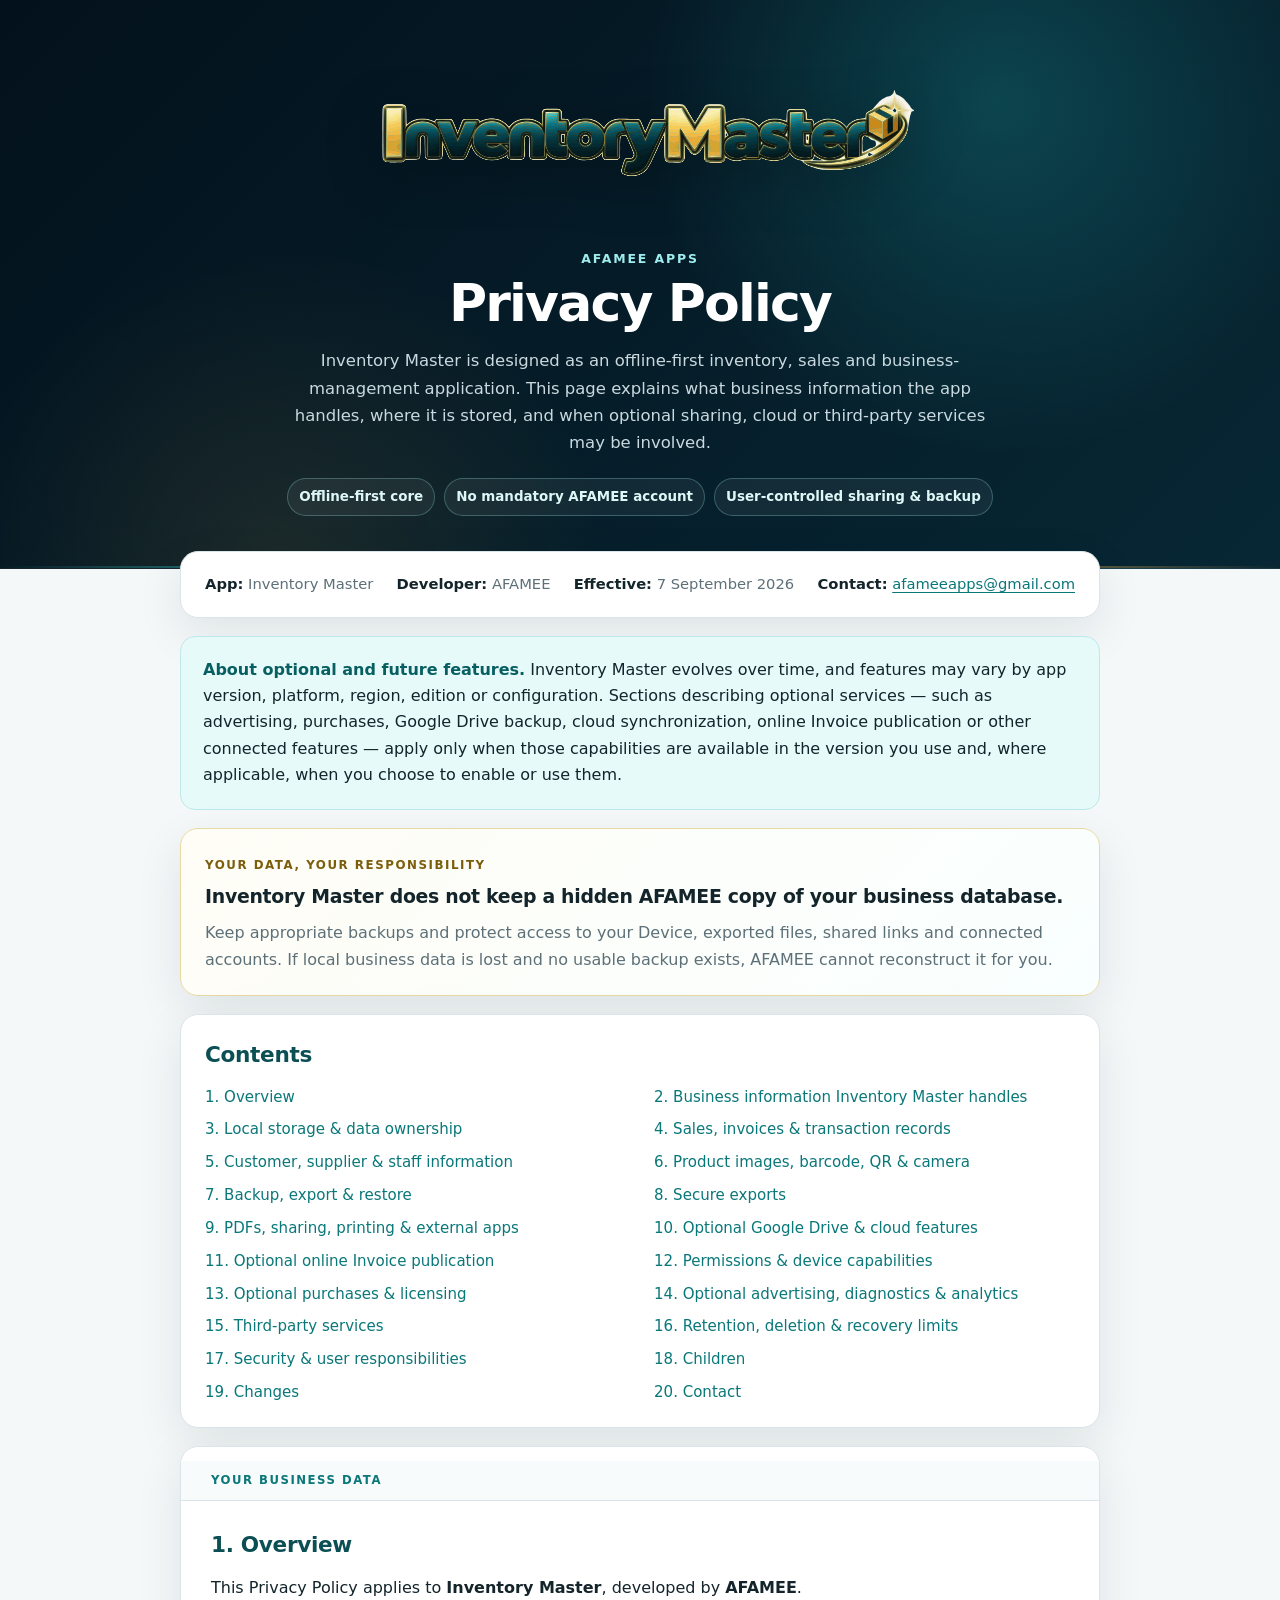
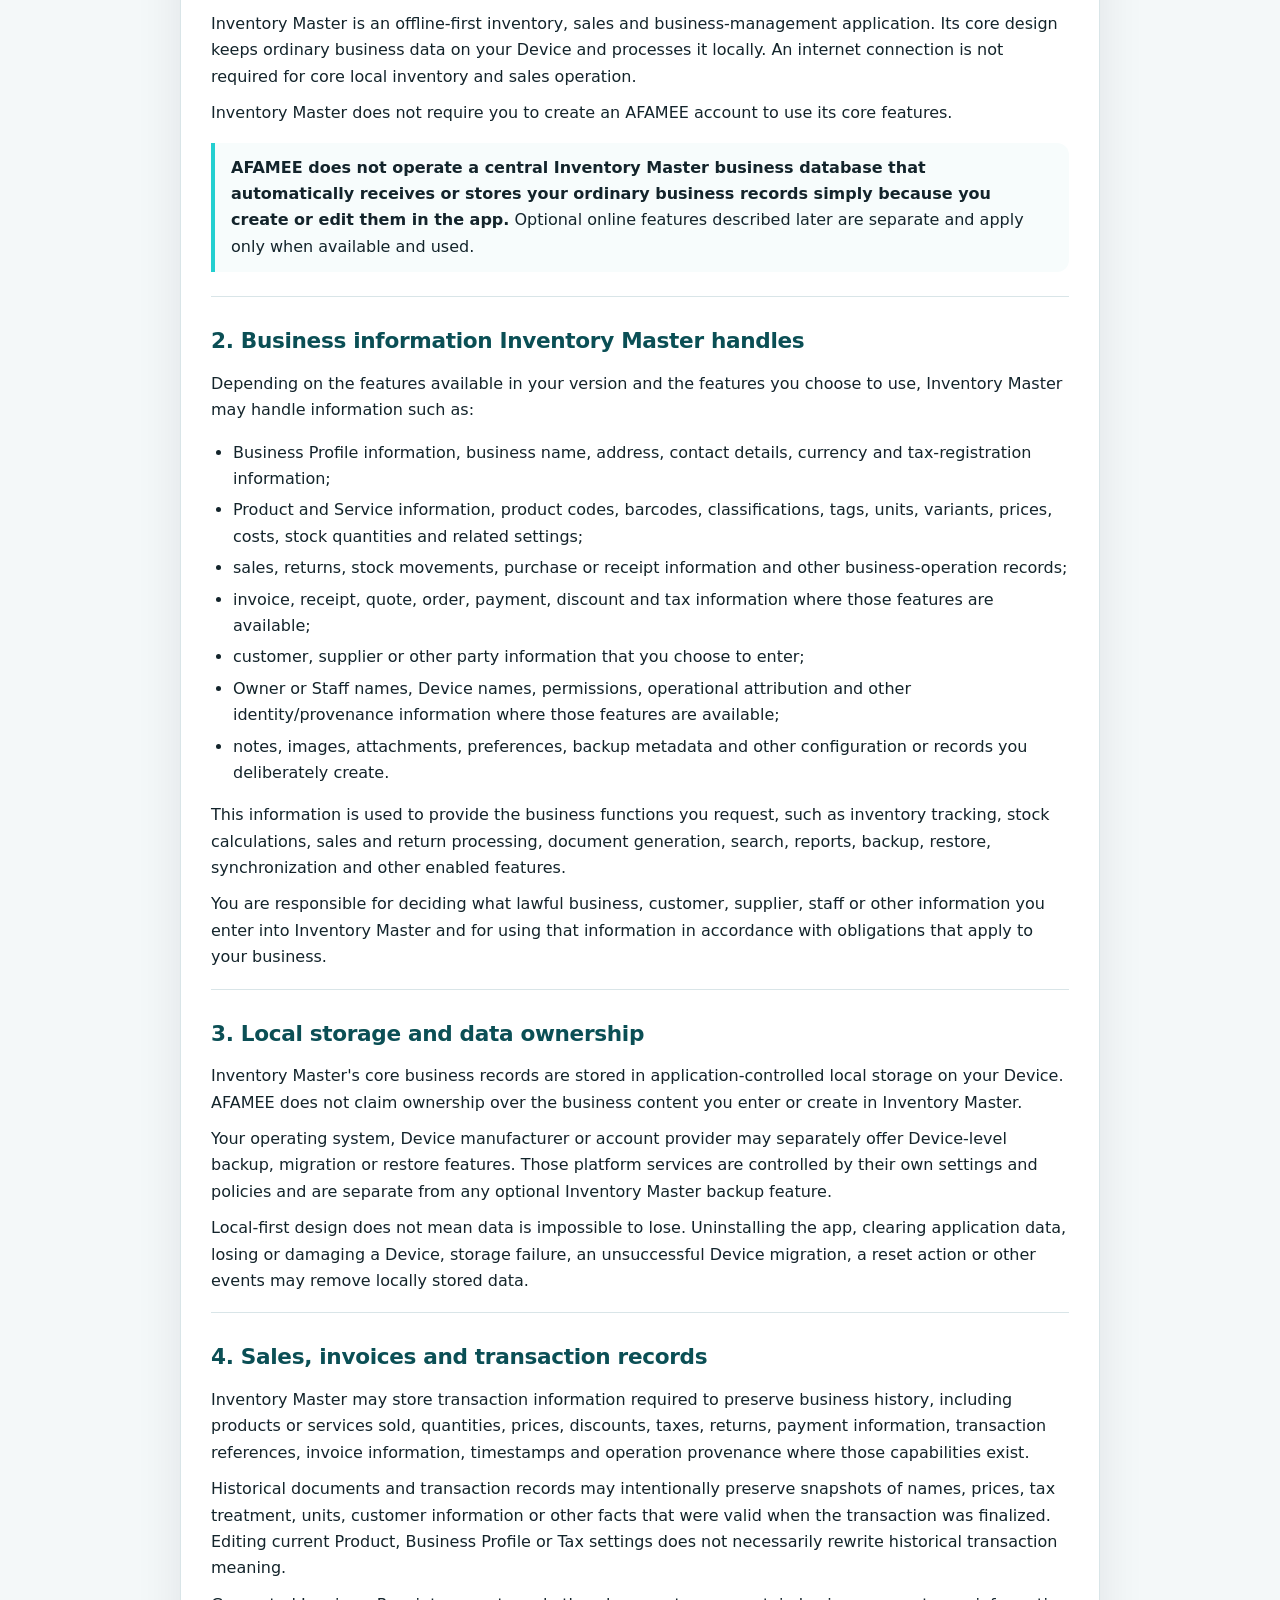
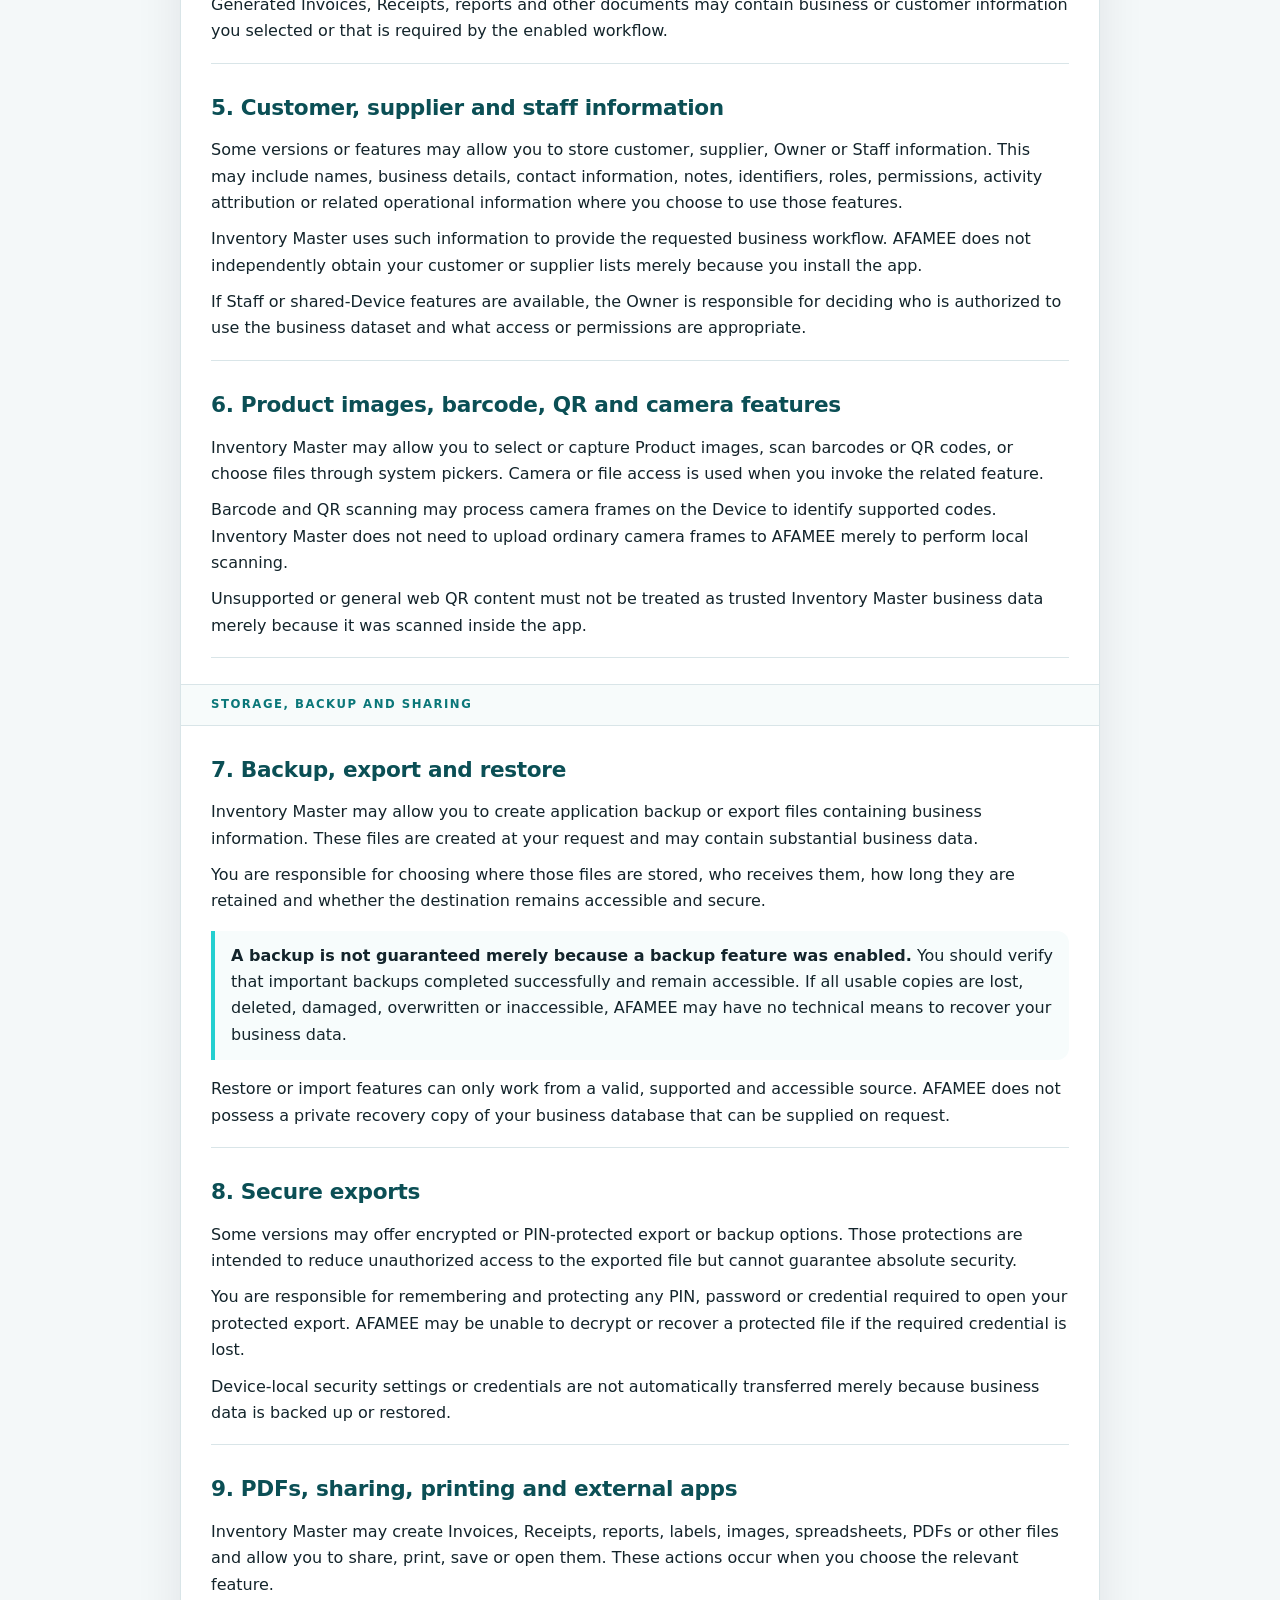
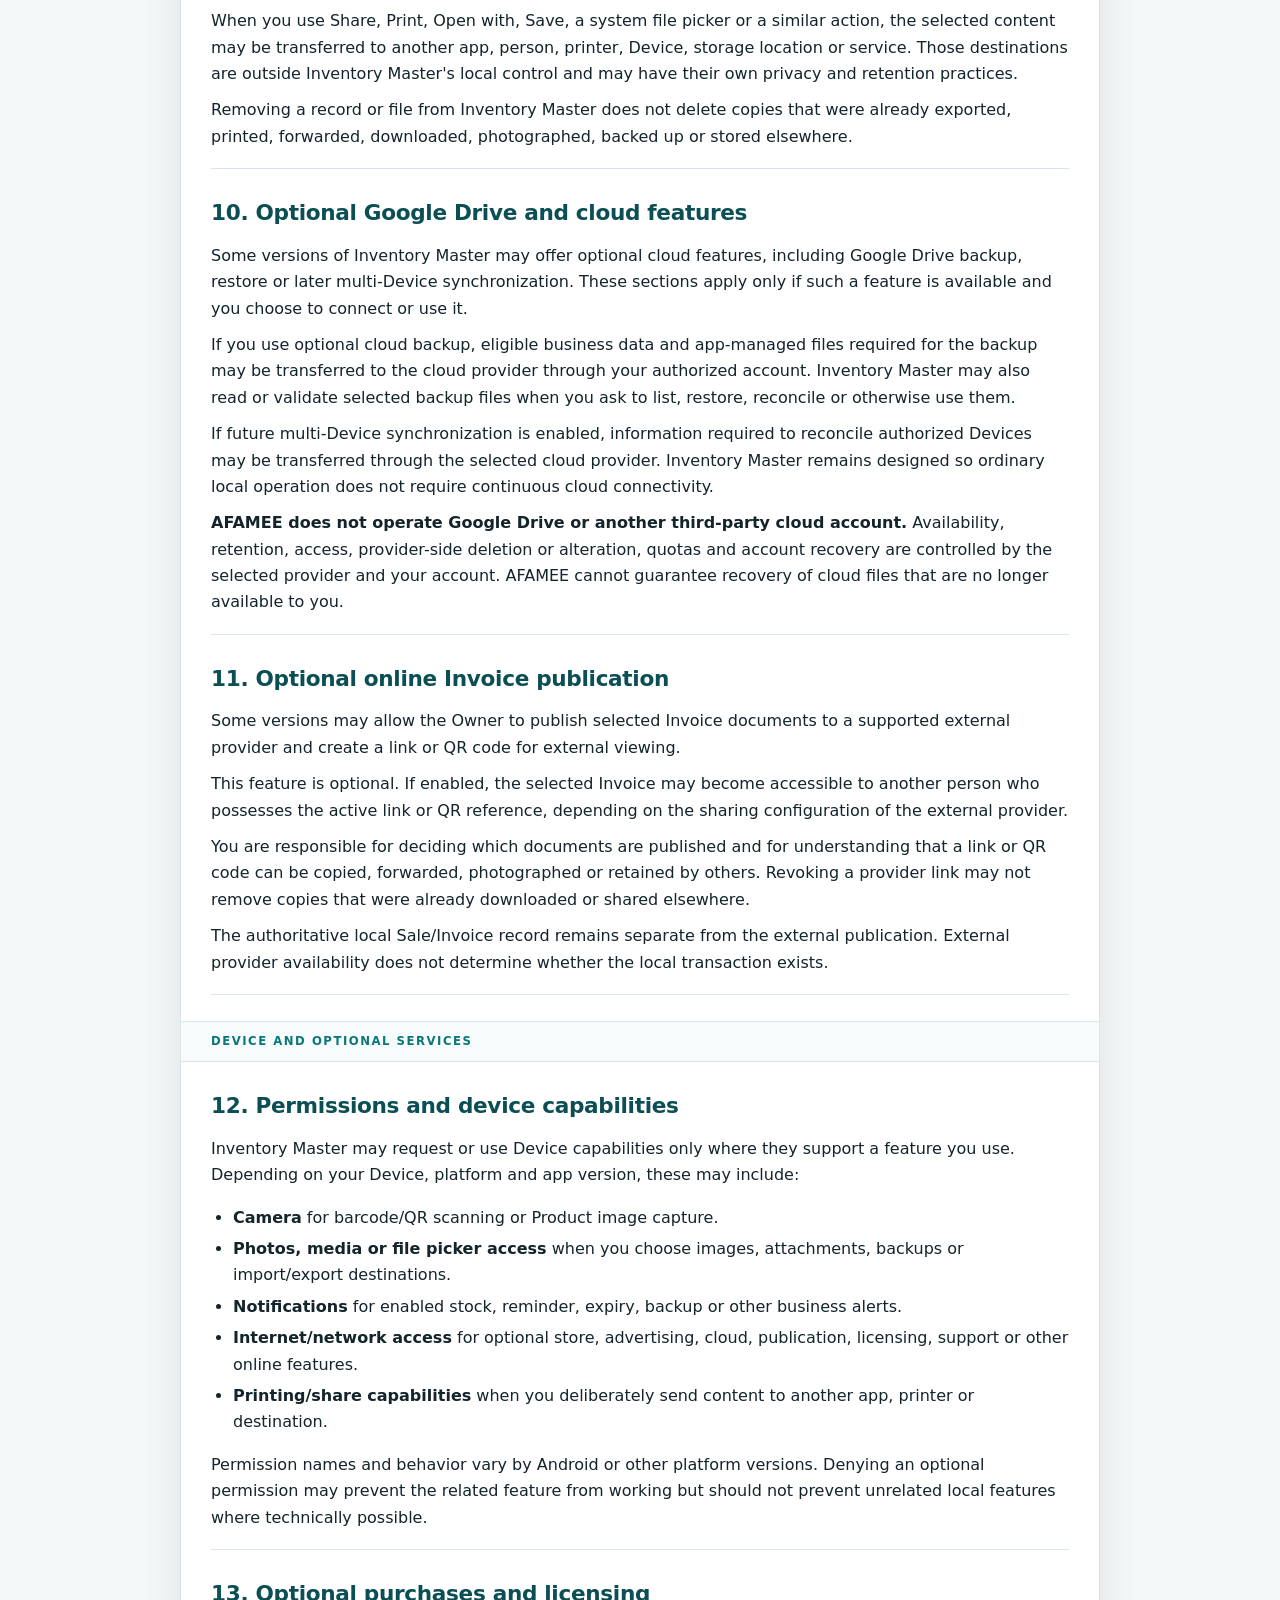
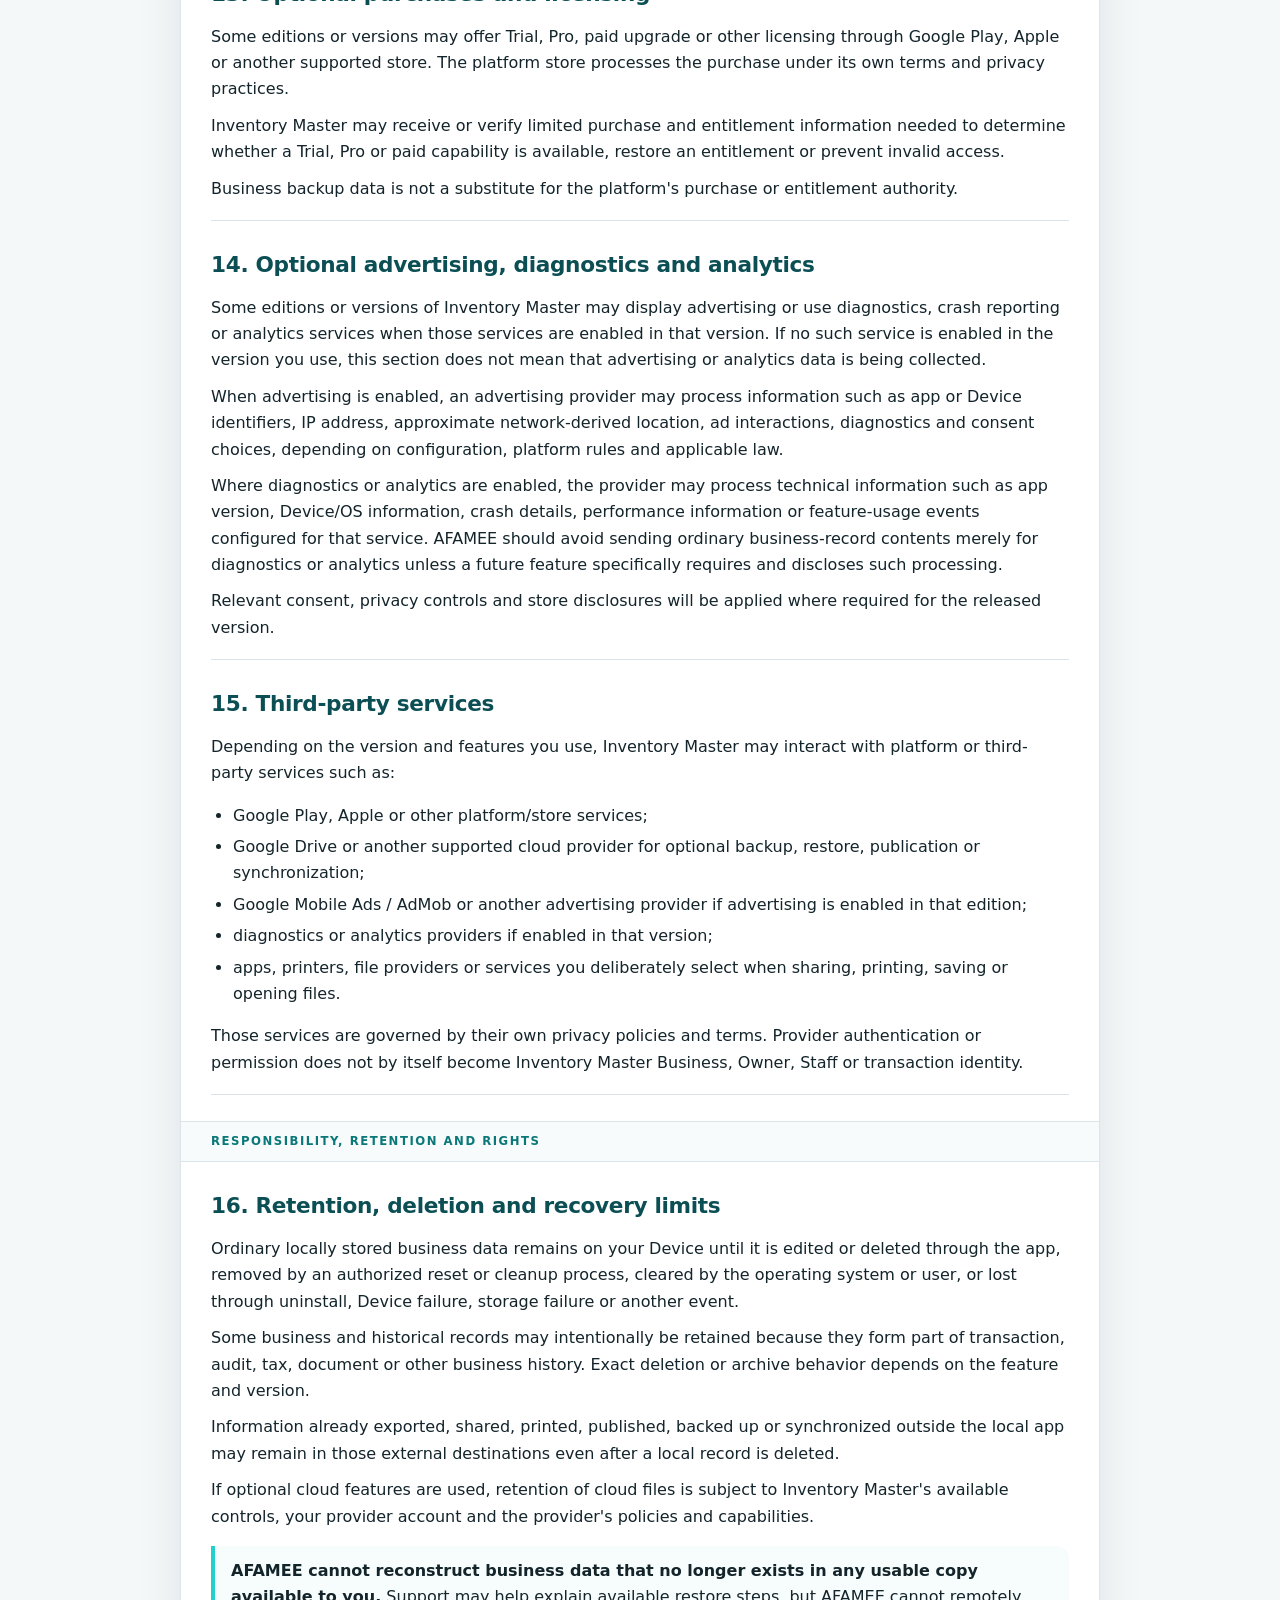
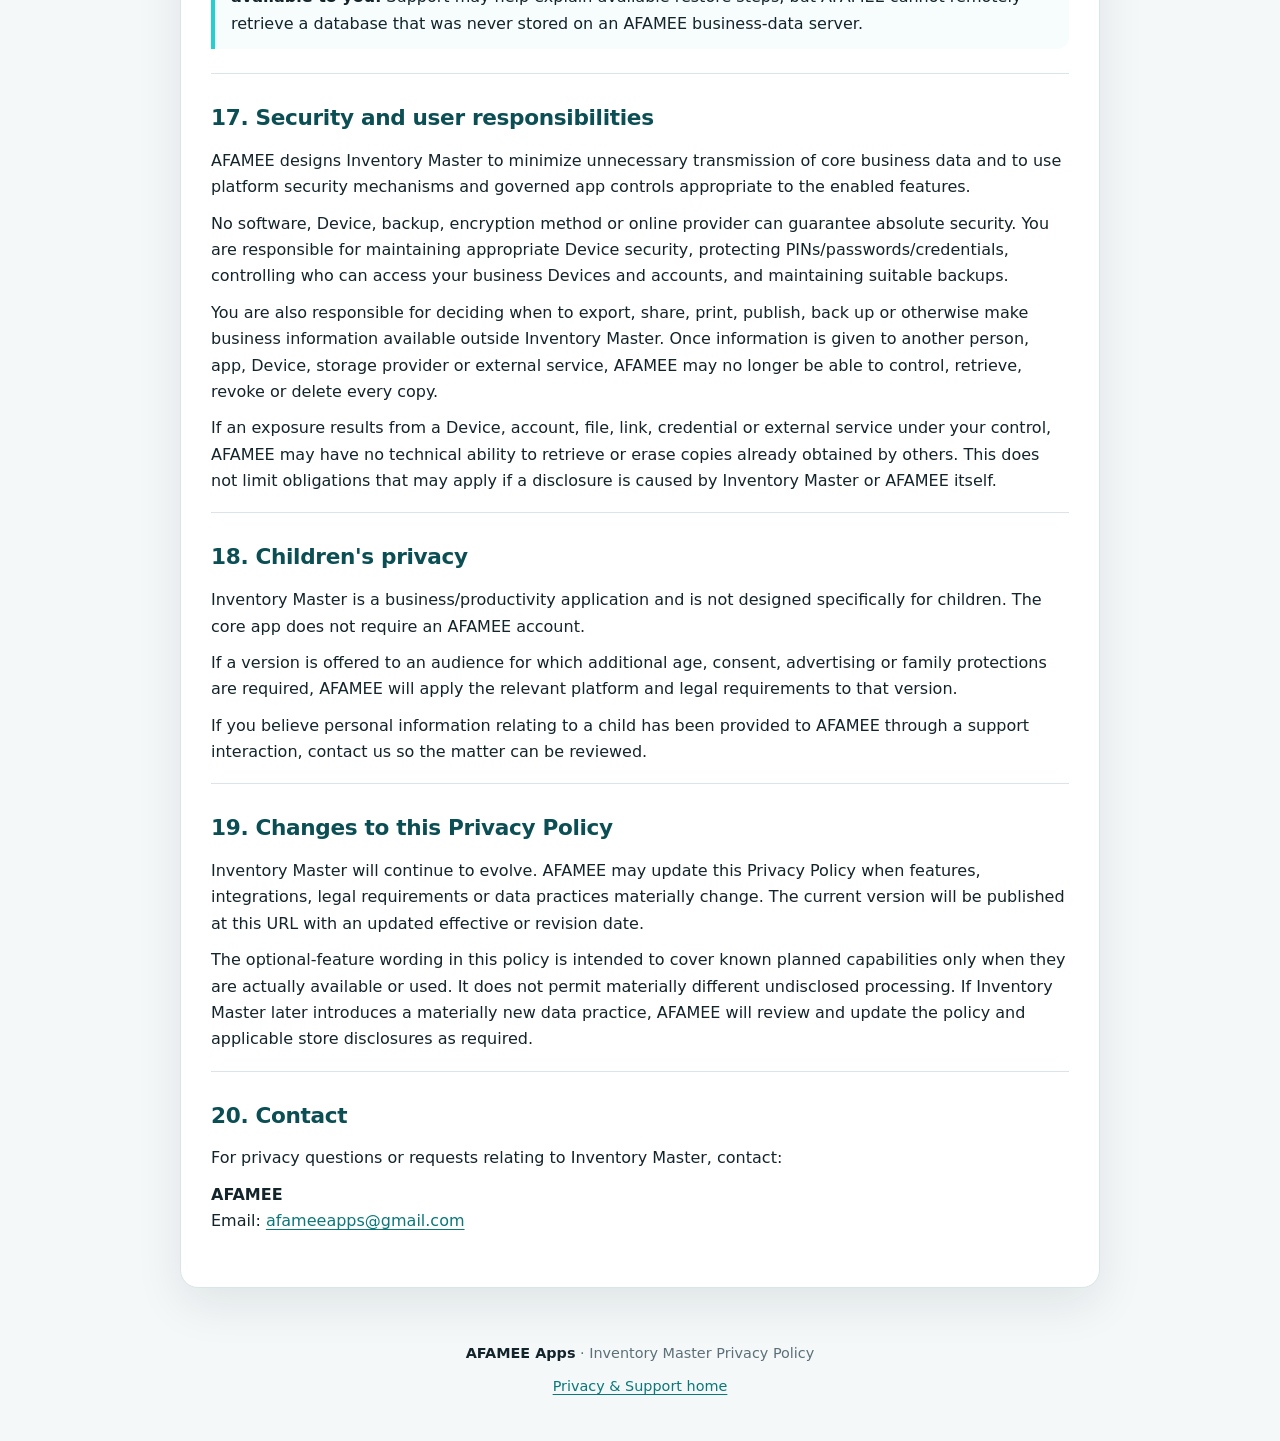
==== inventory-master/index.html @ 237bbe58 "Add files via upload" ====
<!doctype html>
<html lang="en">
<head>
  <meta charset="utf-8">
  <meta name="viewport" content="width=device-width, initial-scale=1">
  <meta name="description" content="Privacy Policy for Inventory Master, developed by AFAMEE.">
  <meta name="theme-color" content="#03111c">
  <title>Inventory Master Privacy Policy — AFAMEE</title>
  <link rel="stylesheet" href="../styles.css">
</head>
<body>
  <a class="skip-link" href="#policy">Skip to privacy policy</a>

  <header class="hero inventory-hero">
    <div class="hero-inner">
      <img class="brand-logo inventory-brand-logo" src="../assets/inventory-master.svg" alt="Inventory Master">
      <p class="eyebrow">AFAMEE Apps</p>
      <h1>Privacy Policy</h1>
      <p class="hero-copy">Inventory Master is designed as an offline-first inventory, sales and business-management application. This page explains what business information the app handles, where it is stored, and when optional sharing, cloud or third-party services may be involved.</p>
      <div class="badges" aria-label="Privacy highlights">
        <span class="badge">Offline-first core</span>
        <span class="badge">No mandatory AFAMEE account</span>
        <span class="badge">User-controlled sharing &amp; backup</span>
      </div>
    </div>
  </header>

  <main class="page" id="policy">
    <div class="card meta">
      <span><strong>App:</strong> Inventory Master</span>
      <span><strong>Developer:</strong> AFAMEE</span>
      <span><strong>Effective:</strong> 7 September 2026</span>
      <span><strong>Contact:</strong> <a href="mailto:afameeapps@gmail.com">afameeapps@gmail.com</a></span>
    </div>

    <div class="notice">
      <strong>About optional and future features.</strong> Inventory Master evolves over time, and features may vary by app version, platform, region, edition or configuration. Sections describing optional services — such as advertising, purchases, Google Drive backup, cloud synchronization, online Invoice publication or other connected features — apply only when those capabilities are available in the version you use and, where applicable, when you choose to enable or use them.
    </div>

    <div class="responsibility card">
      <span class="responsibility-label">Your data, your responsibility</span>
      <h2>Inventory Master does not keep a hidden AFAMEE copy of your business database.</h2>
      <p>Keep appropriate backups and protect access to your Device, exported files, shared links and connected accounts. If local business data is lost and no usable backup exists, AFAMEE cannot reconstruct it for you.</p>
    </div>

    <nav class="card toc" aria-label="Policy contents">
      <h2>Contents</h2>
      <div class="toc-grid">
        <a href="#overview">1. Overview</a>
        <a href="#business-data">2. Business information Inventory Master handles</a>
        <a href="#local-storage">3. Local storage &amp; data ownership</a>
        <a href="#sales-documents">4. Sales, invoices &amp; transaction records</a>
        <a href="#parties">5. Customer, supplier &amp; staff information</a>
        <a href="#camera">6. Product images, barcode, QR &amp; camera</a>
        <a href="#backup">7. Backup, export &amp; restore</a>
        <a href="#secure-export">8. Secure exports</a>
        <a href="#sharing">9. PDFs, sharing, printing &amp; external apps</a>
        <a href="#cloud">10. Optional Google Drive &amp; cloud features</a>
        <a href="#online-invoices">11. Optional online Invoice publication</a>
        <a href="#permissions">12. Permissions &amp; device capabilities</a>
        <a href="#purchases">13. Optional purchases &amp; licensing</a>
        <a href="#ads">14. Optional advertising, diagnostics &amp; analytics</a>
        <a href="#third-parties">15. Third-party services</a>
        <a href="#retention">16. Retention, deletion &amp; recovery limits</a>
        <a href="#security">17. Security &amp; user responsibilities</a>
        <a href="#children">18. Children</a>
        <a href="#changes">19. Changes</a>
        <a href="#contact">20. Contact</a>
      </div>
    </nav>

    <article class="card policy">
      <div class="section-group">Your business data</div>

      <section id="overview">
        <h2>1. Overview</h2>
        <p>This Privacy Policy applies to <strong>Inventory Master</strong>, developed by <strong>AFAMEE</strong>.</p>
        <p>Inventory Master is an offline-first inventory, sales and business-management application. Its core design keeps ordinary business data on your Device and processes it locally. An internet connection is not required for core local inventory and sales operation.</p>
        <p>Inventory Master does not require you to create an AFAMEE account to use its core features.</p>
        <div class="callout"><strong>AFAMEE does not operate a central Inventory Master business database that automatically receives or stores your ordinary business records simply because you create or edit them in the app.</strong> Optional online features described later are separate and apply only when available and used.</div>
      </section>

      <section id="business-data">
        <h2>2. Business information Inventory Master handles</h2>
        <p>Depending on the features available in your version and the features you choose to use, Inventory Master may handle information such as:</p>
        <ul>
          <li>Business Profile information, business name, address, contact details, currency and tax-registration information;</li>
          <li>Product and Service information, product codes, barcodes, classifications, tags, units, variants, prices, costs, stock quantities and related settings;</li>
          <li>sales, returns, stock movements, purchase or receipt information and other business-operation records;</li>
          <li>invoice, receipt, quote, order, payment, discount and tax information where those features are available;</li>
          <li>customer, supplier or other party information that you choose to enter;</li>
          <li>Owner or Staff names, Device names, permissions, operational attribution and other identity/provenance information where those features are available;</li>
          <li>notes, images, attachments, preferences, backup metadata and other configuration or records you deliberately create.</li>
        </ul>
        <p>This information is used to provide the business functions you request, such as inventory tracking, stock calculations, sales and return processing, document generation, search, reports, backup, restore, synchronization and other enabled features.</p>
        <p>You are responsible for deciding what lawful business, customer, supplier, staff or other information you enter into Inventory Master and for using that information in accordance with obligations that apply to your business.</p>
      </section>

      <section id="local-storage">
        <h2>3. Local storage and data ownership</h2>
        <p>Inventory Master's core business records are stored in application-controlled local storage on your Device. AFAMEE does not claim ownership over the business content you enter or create in Inventory Master.</p>
        <p>Your operating system, Device manufacturer or account provider may separately offer Device-level backup, migration or restore features. Those platform services are controlled by their own settings and policies and are separate from any optional Inventory Master backup feature.</p>
        <p>Local-first design does not mean data is impossible to lose. Uninstalling the app, clearing application data, losing or damaging a Device, storage failure, an unsuccessful Device migration, a reset action or other events may remove locally stored data.</p>
      </section>

      <section id="sales-documents">
        <h2>4. Sales, invoices and transaction records</h2>
        <p>Inventory Master may store transaction information required to preserve business history, including products or services sold, quantities, prices, discounts, taxes, returns, payment information, transaction references, invoice information, timestamps and operation provenance where those capabilities exist.</p>
        <p>Historical documents and transaction records may intentionally preserve snapshots of names, prices, tax treatment, units, customer information or other facts that were valid when the transaction was finalized. Editing current Product, Business Profile or Tax settings does not necessarily rewrite historical transaction meaning.</p>
        <p>Generated Invoices, Receipts, reports and other documents may contain business or customer information you selected or that is required by the enabled workflow.</p>
      </section>

      <section id="parties">
        <h2>5. Customer, supplier and staff information</h2>
        <p>Some versions or features may allow you to store customer, supplier, Owner or Staff information. This may include names, business details, contact information, notes, identifiers, roles, permissions, activity attribution or related operational information where you choose to use those features.</p>
        <p>Inventory Master uses such information to provide the requested business workflow. AFAMEE does not independently obtain your customer or supplier lists merely because you install the app.</p>
        <p>If Staff or shared-Device features are available, the Owner is responsible for deciding who is authorized to use the business dataset and what access or permissions are appropriate.</p>
      </section>

      <section id="camera">
        <h2>6. Product images, barcode, QR and camera features</h2>
        <p>Inventory Master may allow you to select or capture Product images, scan barcodes or QR codes, or choose files through system pickers. Camera or file access is used when you invoke the related feature.</p>
        <p>Barcode and QR scanning may process camera frames on the Device to identify supported codes. Inventory Master does not need to upload ordinary camera frames to AFAMEE merely to perform local scanning.</p>
        <p>Unsupported or general web QR content must not be treated as trusted Inventory Master business data merely because it was scanned inside the app.</p>
      </section>

      <div class="section-group">Storage, backup and sharing</div>

      <section id="backup">
        <h2>7. Backup, export and restore</h2>
        <p>Inventory Master may allow you to create application backup or export files containing business information. These files are created at your request and may contain substantial business data.</p>
        <p>You are responsible for choosing where those files are stored, who receives them, how long they are retained and whether the destination remains accessible and secure.</p>
        <div class="callout"><strong>A backup is not guaranteed merely because a backup feature was enabled.</strong> You should verify that important backups completed successfully and remain accessible. If all usable copies are lost, deleted, damaged, overwritten or inaccessible, AFAMEE may have no technical means to recover your business data.</div>
        <p>Restore or import features can only work from a valid, supported and accessible source. AFAMEE does not possess a private recovery copy of your business database that can be supplied on request.</p>
      </section>

      <section id="secure-export">
        <h2>8. Secure exports</h2>
        <p>Some versions may offer encrypted or PIN-protected export or backup options. Those protections are intended to reduce unauthorized access to the exported file but cannot guarantee absolute security.</p>
        <p>You are responsible for remembering and protecting any PIN, password or credential required to open your protected export. AFAMEE may be unable to decrypt or recover a protected file if the required credential is lost.</p>
        <p>Device-local security settings or credentials are not automatically transferred merely because business data is backed up or restored.</p>
      </section>

      <section id="sharing">
        <h2>9. PDFs, sharing, printing and external apps</h2>
        <p>Inventory Master may create Invoices, Receipts, reports, labels, images, spreadsheets, PDFs or other files and allow you to share, print, save or open them. These actions occur when you choose the relevant feature.</p>
        <p>When you use Share, Print, Open with, Save, a system file picker or a similar action, the selected content may be transferred to another app, person, printer, Device, storage location or service. Those destinations are outside Inventory Master's local control and may have their own privacy and retention practices.</p>
        <p>Removing a record or file from Inventory Master does not delete copies that were already exported, printed, forwarded, downloaded, photographed, backed up or stored elsewhere.</p>
      </section>

      <section id="cloud">
        <h2>10. Optional Google Drive and cloud features</h2>
        <p>Some versions of Inventory Master may offer optional cloud features, including Google Drive backup, restore or later multi-Device synchronization. These sections apply only if such a feature is available and you choose to connect or use it.</p>
        <p>If you use optional cloud backup, eligible business data and app-managed files required for the backup may be transferred to the cloud provider through your authorized account. Inventory Master may also read or validate selected backup files when you ask to list, restore, reconcile or otherwise use them.</p>
        <p>If future multi-Device synchronization is enabled, information required to reconcile authorized Devices may be transferred through the selected cloud provider. Inventory Master remains designed so ordinary local operation does not require continuous cloud connectivity.</p>
        <p><strong>AFAMEE does not operate Google Drive or another third-party cloud account.</strong> Availability, retention, access, provider-side deletion or alteration, quotas and account recovery are controlled by the selected provider and your account. AFAMEE cannot guarantee recovery of cloud files that are no longer available to you.</p>
      </section>

      <section id="online-invoices">
        <h2>11. Optional online Invoice publication</h2>
        <p>Some versions may allow the Owner to publish selected Invoice documents to a supported external provider and create a link or QR code for external viewing.</p>
        <p>This feature is optional. If enabled, the selected Invoice may become accessible to another person who possesses the active link or QR reference, depending on the sharing configuration of the external provider.</p>
        <p>You are responsible for deciding which documents are published and for understanding that a link or QR code can be copied, forwarded, photographed or retained by others. Revoking a provider link may not remove copies that were already downloaded or shared elsewhere.</p>
        <p>The authoritative local Sale/Invoice record remains separate from the external publication. External provider availability does not determine whether the local transaction exists.</p>
      </section>

      <div class="section-group">Device and optional services</div>

      <section id="permissions">
        <h2>12. Permissions and device capabilities</h2>
        <p>Inventory Master may request or use Device capabilities only where they support a feature you use. Depending on your Device, platform and app version, these may include:</p>
        <ul>
          <li><strong>Camera</strong> for barcode/QR scanning or Product image capture.</li>
          <li><strong>Photos, media or file picker access</strong> when you choose images, attachments, backups or import/export destinations.</li>
          <li><strong>Notifications</strong> for enabled stock, reminder, expiry, backup or other business alerts.</li>
          <li><strong>Internet/network access</strong> for optional store, advertising, cloud, publication, licensing, support or other online features.</li>
          <li><strong>Printing/share capabilities</strong> when you deliberately send content to another app, printer or destination.</li>
        </ul>
        <p>Permission names and behavior vary by Android or other platform versions. Denying an optional permission may prevent the related feature from working but should not prevent unrelated local features where technically possible.</p>
      </section>

      <section id="purchases">
        <h2>13. Optional purchases and licensing</h2>
        <p>Some editions or versions may offer Trial, Pro, paid upgrade or other licensing through Google Play, Apple or another supported store. The platform store processes the purchase under its own terms and privacy practices.</p>
        <p>Inventory Master may receive or verify limited purchase and entitlement information needed to determine whether a Trial, Pro or paid capability is available, restore an entitlement or prevent invalid access.</p>
        <p>Business backup data is not a substitute for the platform's purchase or entitlement authority.</p>
      </section>

      <section id="ads">
        <h2>14. Optional advertising, diagnostics and analytics</h2>
        <p>Some editions or versions of Inventory Master may display advertising or use diagnostics, crash reporting or analytics services when those services are enabled in that version. If no such service is enabled in the version you use, this section does not mean that advertising or analytics data is being collected.</p>
        <p>When advertising is enabled, an advertising provider may process information such as app or Device identifiers, IP address, approximate network-derived location, ad interactions, diagnostics and consent choices, depending on configuration, platform rules and applicable law.</p>
        <p>Where diagnostics or analytics are enabled, the provider may process technical information such as app version, Device/OS information, crash details, performance information or feature-usage events configured for that service. AFAMEE should avoid sending ordinary business-record contents merely for diagnostics or analytics unless a future feature specifically requires and discloses such processing.</p>
        <p>Relevant consent, privacy controls and store disclosures will be applied where required for the released version.</p>
      </section>

      <section id="third-parties">
        <h2>15. Third-party services</h2>
        <p>Depending on the version and features you use, Inventory Master may interact with platform or third-party services such as:</p>
        <ul>
          <li>Google Play, Apple or other platform/store services;</li>
          <li>Google Drive or another supported cloud provider for optional backup, restore, publication or synchronization;</li>
          <li>Google Mobile Ads / AdMob or another advertising provider if advertising is enabled in that edition;</li>
          <li>diagnostics or analytics providers if enabled in that version;</li>
          <li>apps, printers, file providers or services you deliberately select when sharing, printing, saving or opening files.</li>
        </ul>
        <p>Those services are governed by their own privacy policies and terms. Provider authentication or permission does not by itself become Inventory Master Business, Owner, Staff or transaction identity.</p>
      </section>

      <div class="section-group">Responsibility, retention and rights</div>

      <section id="retention">
        <h2>16. Retention, deletion and recovery limits</h2>
        <p>Ordinary locally stored business data remains on your Device until it is edited or deleted through the app, removed by an authorized reset or cleanup process, cleared by the operating system or user, or lost through uninstall, Device failure, storage failure or another event.</p>
        <p>Some business and historical records may intentionally be retained because they form part of transaction, audit, tax, document or other business history. Exact deletion or archive behavior depends on the feature and version.</p>
        <p>Information already exported, shared, printed, published, backed up or synchronized outside the local app may remain in those external destinations even after a local record is deleted.</p>
        <p>If optional cloud features are used, retention of cloud files is subject to Inventory Master's available controls, your provider account and the provider's policies and capabilities.</p>
        <div class="callout"><strong>AFAMEE cannot reconstruct business data that no longer exists in any usable copy available to you.</strong> Support may help explain available restore steps, but AFAMEE cannot remotely retrieve a database that was never stored on an AFAMEE business-data server.</div>
      </section>

      <section id="security">
        <h2>17. Security and user responsibilities</h2>
        <p>AFAMEE designs Inventory Master to minimize unnecessary transmission of core business data and to use platform security mechanisms and governed app controls appropriate to the enabled features.</p>
        <p>No software, Device, backup, encryption method or online provider can guarantee absolute security. You are responsible for maintaining appropriate Device security, protecting PINs/passwords/credentials, controlling who can access your business Devices and accounts, and maintaining suitable backups.</p>
        <p>You are also responsible for deciding when to export, share, print, publish, back up or otherwise make business information available outside Inventory Master. Once information is given to another person, app, Device, storage provider or external service, AFAMEE may no longer be able to control, retrieve, revoke or delete every copy.</p>
        <p>If an exposure results from a Device, account, file, link, credential or external service under your control, AFAMEE may have no technical ability to retrieve or erase copies already obtained by others. This does not limit obligations that may apply if a disclosure is caused by Inventory Master or AFAMEE itself.</p>
      </section>

      <section id="children">
        <h2>18. Children's privacy</h2>
        <p>Inventory Master is a business/productivity application and is not designed specifically for children. The core app does not require an AFAMEE account.</p>
        <p>If a version is offered to an audience for which additional age, consent, advertising or family protections are required, AFAMEE will apply the relevant platform and legal requirements to that version.</p>
        <p>If you believe personal information relating to a child has been provided to AFAMEE through a support interaction, contact us so the matter can be reviewed.</p>
      </section>

      <section id="changes">
        <h2>19. Changes to this Privacy Policy</h2>
        <p>Inventory Master will continue to evolve. AFAMEE may update this Privacy Policy when features, integrations, legal requirements or data practices materially change. The current version will be published at this URL with an updated effective or revision date.</p>
        <p>The optional-feature wording in this policy is intended to cover known planned capabilities only when they are actually available or used. It does not permit materially different undisclosed processing. If Inventory Master later introduces a materially new data practice, AFAMEE will review and update the policy and applicable store disclosures as required.</p>
      </section>

      <section id="contact">
        <h2>20. Contact</h2>
        <p>For privacy questions or requests relating to Inventory Master, contact:</p>
        <p><strong>AFAMEE</strong><br>
        Email: <a href="mailto:afameeapps@gmail.com">afameeapps@gmail.com</a></p>
      </section>
    </article>
  </main>

  <footer class="footer">
    <p><strong>AFAMEE Apps</strong> · Inventory Master Privacy Policy</p>
    <p><a href="../">Privacy &amp; Support home</a></p>
  </footer>
</body>
</html>
---- styles.css ----
:root {
  --bg: #f4f8f9;
  --surface: #ffffff;
  --ink: #13242b;
  --muted: #5d7078;
  --navy: #03111c;
  --navy-2: #072734;
  --teal: #0a7779;
  --aqua: #24cfd0;
  --aqua-soft: #e6fafa;
  --gold: #e8b64c;
  --line: #d9e5e8;
  --shadow: 0 16px 48px rgba(3, 17, 28, .09);
  --radius: 18px;
}

* { box-sizing: border-box; }
html { scroll-behavior: smooth; }
body {
  margin: 0;
  font-family: Inter, ui-sans-serif, system-ui, -apple-system, BlinkMacSystemFont, "Segoe UI", Roboto, Arial, sans-serif;
  color: var(--ink);
  background: var(--bg);
  line-height: 1.65;
  -webkit-font-smoothing: antialiased;
}

a { color: var(--teal); text-decoration-thickness: 1px; text-underline-offset: 3px; }
a:hover { color: #075b5d; }

.skip-link {
  position: absolute;
  top: -60px;
  left: 16px;
  z-index: 100;
  padding: 10px 14px;
  border-radius: 10px;
  background: #fff;
  color: #000;
}
.skip-link:focus { top: 16px; }

.hero {
  position: relative;
  overflow: hidden;
  color: #fff;
  background:
    radial-gradient(circle at 78% 18%, rgba(36,207,208,.22), transparent 32%),
    radial-gradient(circle at 22% 100%, rgba(232,182,76,.10), transparent 28%),
    linear-gradient(135deg, var(--navy) 0%, var(--navy-2) 100%);
  border-bottom: 1px solid rgba(255,255,255,.08);
}
.hero::after {
  content: "";
  position: absolute;
  left: 0;
  right: 0;
  bottom: 0;
  height: 2px;
  background: linear-gradient(90deg, transparent, var(--aqua), var(--gold), transparent);
  opacity: .8;
}
.hero-inner {
  width: min(1040px, calc(100% - 40px));
  margin: 0 auto;
  padding: 58px 0 52px;
  text-align: center;
}
.brand-logo {
  display: block;
  width: min(360px, 78vw);
  height: auto;
  margin: 0 auto 20px;
  filter: drop-shadow(0 10px 26px rgba(0,0,0,.22));
}
.eyebrow {
  margin: 0 0 6px;
  text-transform: uppercase;
  letter-spacing: .15em;
  font-size: .78rem;
  font-weight: 750;
  color: #9eecee;
}
h1 {
  margin: 0;
  font-size: clamp(2rem, 5vw, 3.25rem);
  line-height: 1.08;
  letter-spacing: -.035em;
}
.hero-copy {
  max-width: 700px;
  margin: 16px auto 0;
  color: #c9d9df;
  font-size: 1.03rem;
}
.badges {
  display: flex;
  flex-wrap: wrap;
  justify-content: center;
  gap: 9px;
  margin-top: 22px;
}
.badge {
  padding: 7px 11px;
  border: 1px solid rgba(158,236,238,.28);
  border-radius: 999px;
  background: rgba(255,255,255,.055);
  color: #ddf7f7;
  font-size: .84rem;
  font-weight: 650;
}

.page {
  width: min(920px, calc(100% - 34px));
  margin: -18px auto 54px;
  position: relative;
}
.card {
  background: var(--surface);
  border: 1px solid var(--line);
  border-radius: var(--radius);
  box-shadow: var(--shadow);
}
.meta {
  padding: 20px 24px;
  display: flex;
  flex-wrap: wrap;
  justify-content: space-between;
  gap: 10px 18px;
  color: var(--muted);
  font-size: .92rem;
}
.meta strong { color: var(--ink); }

.notice {
  margin-top: 18px;
  padding: 20px 22px;
  border-radius: 15px;
  border: 1px solid #bfe8e8;
  background: var(--aqua-soft);
}
.notice strong { color: #075f61; }

.toc {
  margin: 18px 0 0;
  padding: 22px 24px;
}
.toc h2 { margin-top: 0; }
.toc-grid {
  display: grid;
  grid-template-columns: repeat(2, minmax(0,1fr));
  gap: 8px 28px;
}
.toc a { text-decoration: none; font-size: .94rem; }
.toc a:hover { text-decoration: underline; }

.policy {
  margin-top: 18px;
  padding: 14px 30px 34px;
}
section {
  padding: 26px 0 8px;
  border-bottom: 1px solid var(--line);
  scroll-margin-top: 20px;
}
section:last-child { border-bottom: 0; }
h2 {
  margin: 0 0 12px;
  color: #0b4f55;
  font-size: 1.35rem;
  letter-spacing: -.015em;
}
h3 { margin: 18px 0 8px; font-size: 1rem; }
p { margin: 10px 0; }
ul { padding-left: 22px; }
li { margin: 5px 0; }
.small { color: var(--muted); font-size: .92rem; }
.callout {
  border-left: 4px solid var(--aqua);
  padding: 12px 16px;
  margin: 16px 0;
  background: #f7fcfc;
  border-radius: 0 12px 12px 0;
}

.footer {
  width: min(920px, calc(100% - 34px));
  margin: 0 auto 42px;
  text-align: center;
  color: var(--muted);
  font-size: .9rem;
}
.footer strong { color: var(--ink); }

.home-wrap {
  min-height: 100vh;
  display: grid;
  place-items: center;
  padding: 30px 18px;
  background:
    radial-gradient(circle at 70% 10%, rgba(36,207,208,.14), transparent 30%),
    linear-gradient(145deg, #03111c, #082d37);
}
.home-card {
  width: min(760px, 100%);
  padding: 44px;
  border: 1px solid rgba(255,255,255,.10);
  border-radius: 24px;
  background: rgba(255,255,255,.97);
  box-shadow: 0 24px 70px rgba(0,0,0,.28);
}
.home-kicker {
  color: var(--teal);
  font-weight: 800;
  text-transform: uppercase;
  letter-spacing: .12em;
  font-size: .78rem;
}
.home-card h1 { color: var(--ink); font-size: clamp(2rem, 7vw, 3.2rem); margin-top: 8px; }
.home-card p { color: var(--muted); }
.app-link {
  display: block;
  margin-top: 26px;
  padding: 20px;
  border: 1px solid var(--line);
  border-radius: 16px;
  text-decoration: none;
  background: #f8fbfb;
}
.app-link strong { display: block; color: var(--ink); font-size: 1.12rem; }
.app-link span { color: var(--muted); }
.app-link:hover { border-color: #9bdcdc; background: #f1fbfb; }

@media (max-width: 680px) {
  .hero-inner { padding: 42px 0 42px; }
  .page { width: min(100% - 22px, 920px); }
  .meta, .toc, .policy { padding-left: 19px; padding-right: 19px; }
  .toc-grid { grid-template-columns: 1fr; }
  .home-card { padding: 30px 22px; }
}

@media (prefers-reduced-motion: reduce) {
  html { scroll-behavior: auto; }
}

/* Inventory Master / multi-app extensions */
.app-list { display: grid; gap: 12px; margin-top: 26px; }
.app-list .app-link { margin-top: 0; }
.app-link-featured { background: linear-gradient(135deg, #f7fcfc, #fffaf0); }
.app-link-row { display: flex; align-items: center; gap: 14px; }
.app-mini-icon { width: 56px; height: 56px; object-fit: contain; flex: 0 0 auto; filter: drop-shadow(0 5px 10px rgba(3,17,28,.12)); }
.home-contact { margin-top: 24px; }

.inventory-hero .hero-inner { padding-top: 44px; }
.inventory-brand-logo {
  width: min(560px, 88vw);
  max-height: 190px;
  object-fit: contain;
  margin-bottom: 18px;
  filter: drop-shadow(0 12px 28px rgba(0,0,0,.24));
}

.responsibility {
  margin-top: 18px;
  padding: 22px 24px;
  border-color: #e8d9a4;
  background: linear-gradient(135deg, #fffdf6, #f9ffff);
}
.responsibility-label {
  display: inline-block;
  margin-bottom: 6px;
  color: #7c5d0c;
  font-size: .74rem;
  font-weight: 800;
  text-transform: uppercase;
  letter-spacing: .13em;
}
.responsibility h2 { margin: 0 0 8px; color: var(--ink); font-size: 1.18rem; }
.responsibility p { margin: 0; color: var(--muted); }
.section-group {
  margin: 26px -30px 0;
  padding: 10px 30px;
  border-top: 1px solid var(--line);
  border-bottom: 1px solid var(--line);
  background: #f7fbfb;
  color: var(--teal);
  text-transform: uppercase;
  letter-spacing: .13em;
  font-size: .73rem;
  font-weight: 800;
}
.policy > .section-group:first-child { margin-top: 0; border-top: 0; }

@media (max-width: 680px) {
  .inventory-brand-logo { width: min(330px, 92vw); max-height: 118px; margin-bottom: 16px; }
  .section-group { margin-left: -19px; margin-right: -19px; padding-left: 19px; padding-right: 19px; }
}
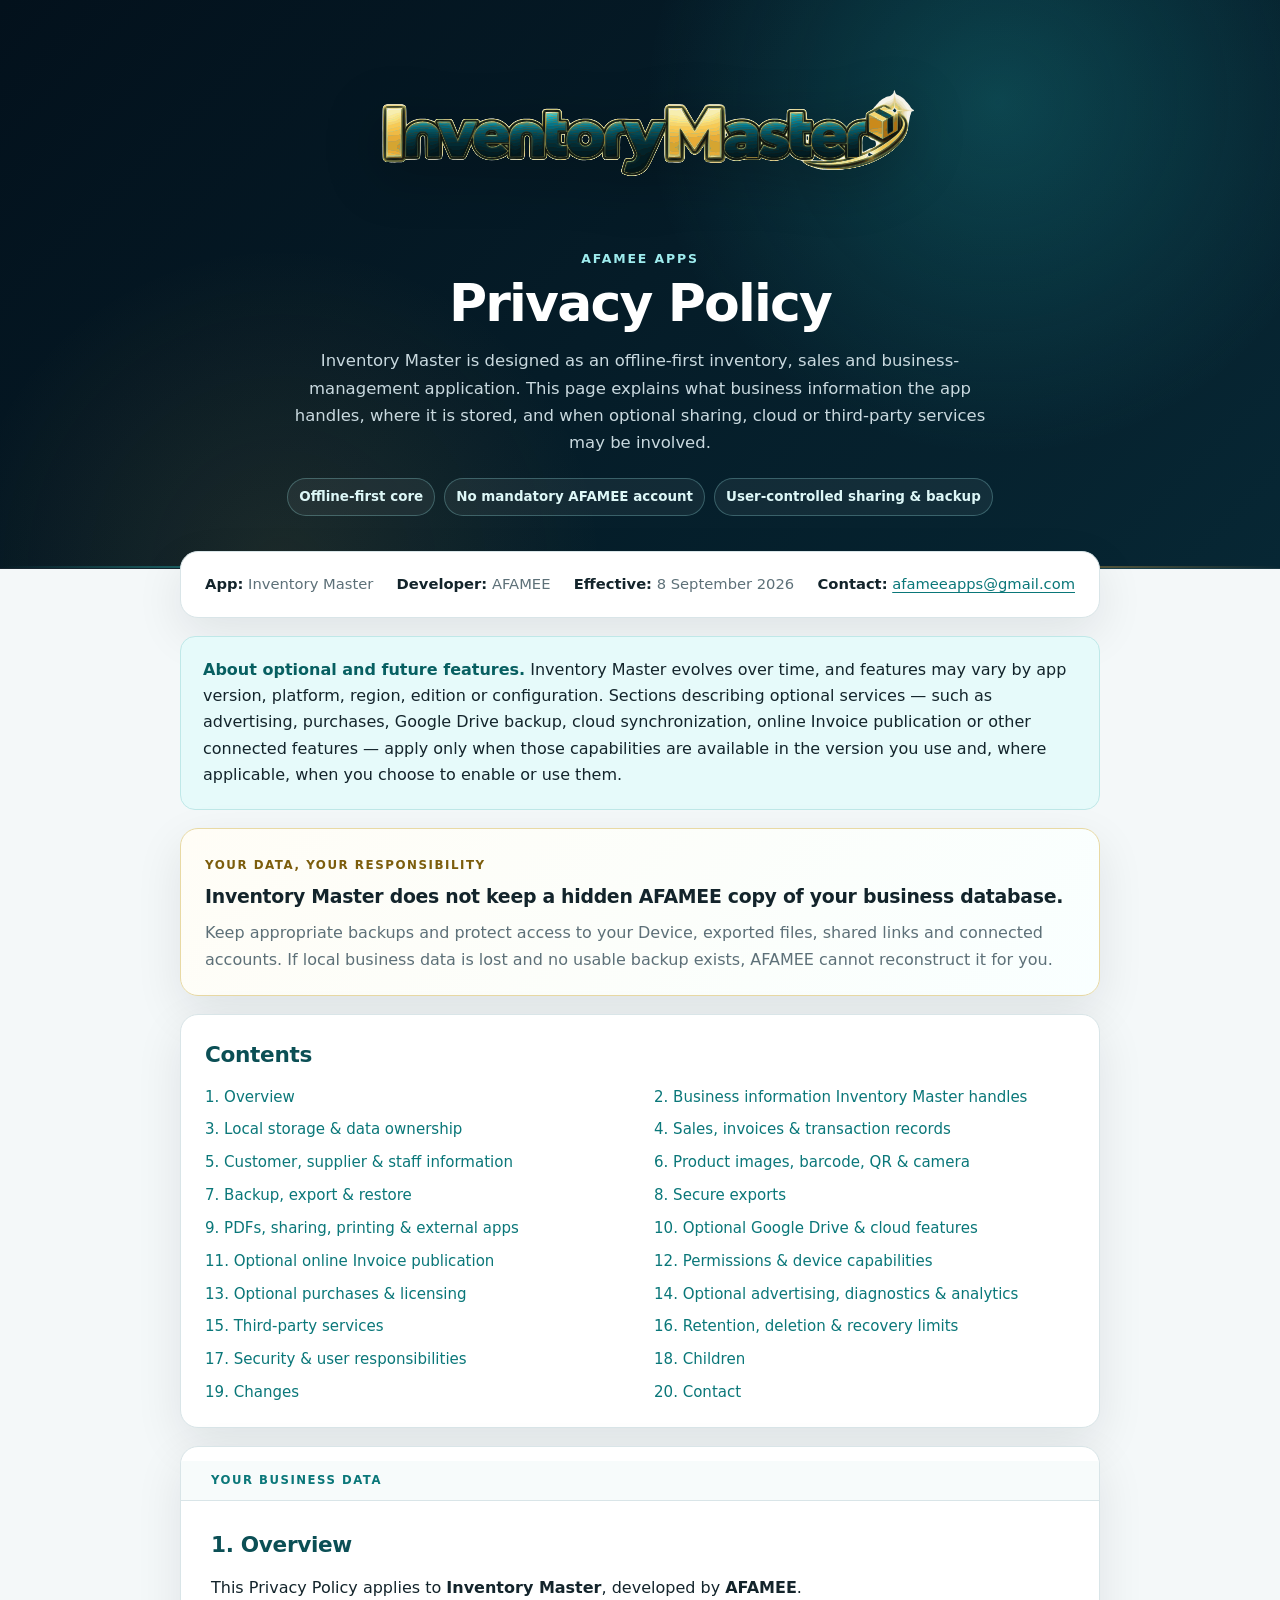
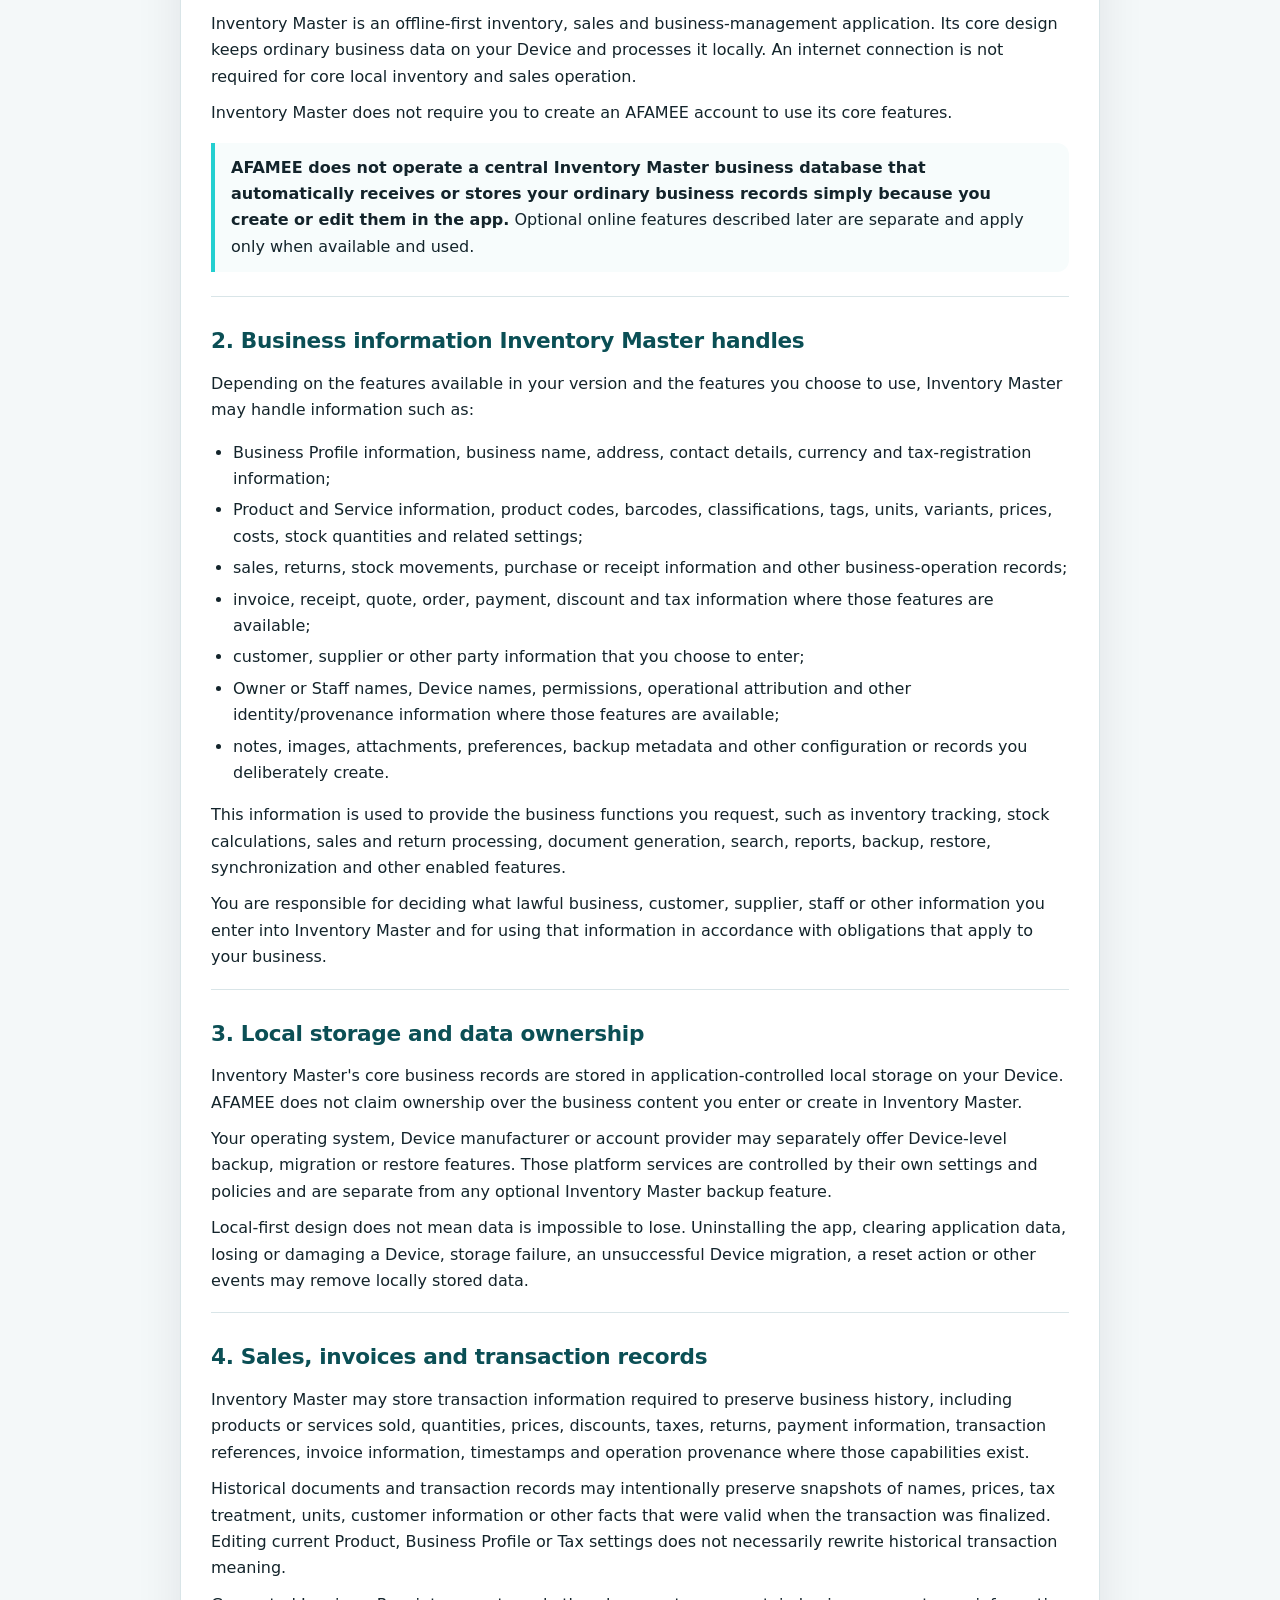
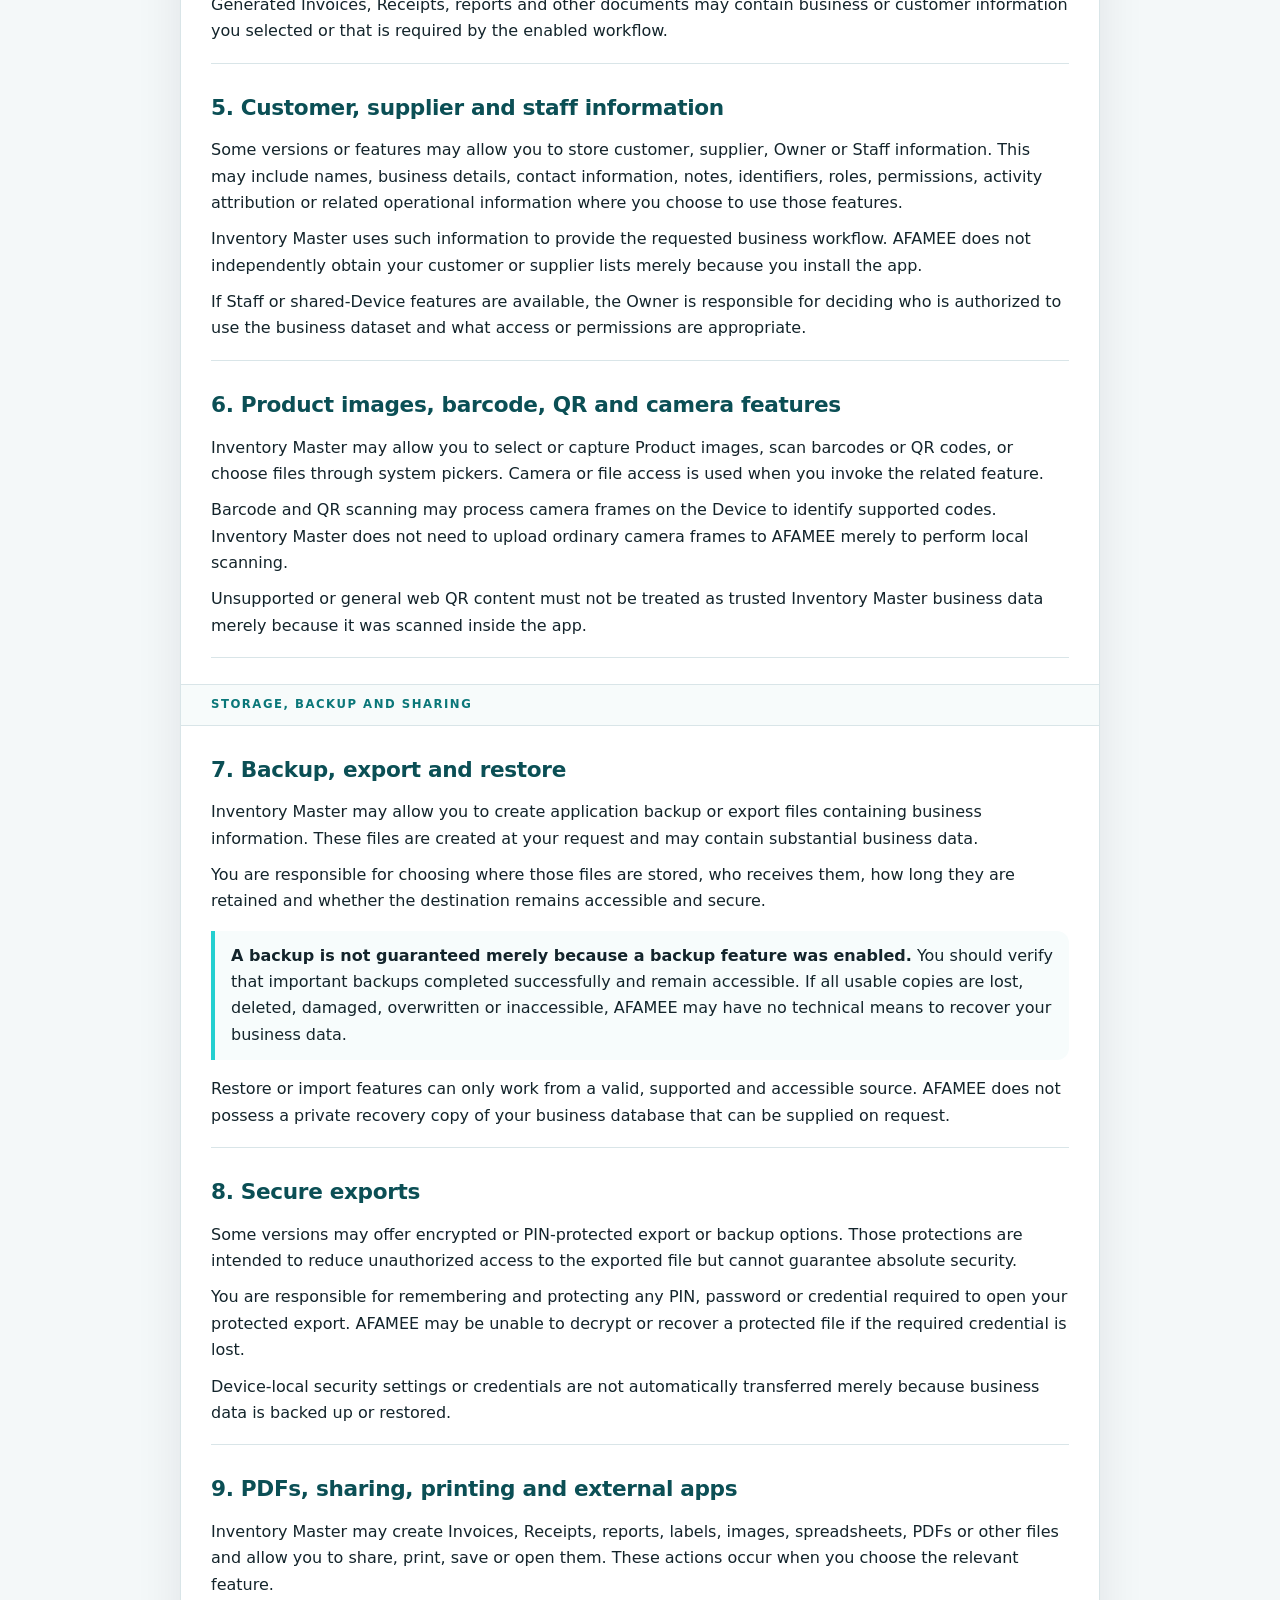
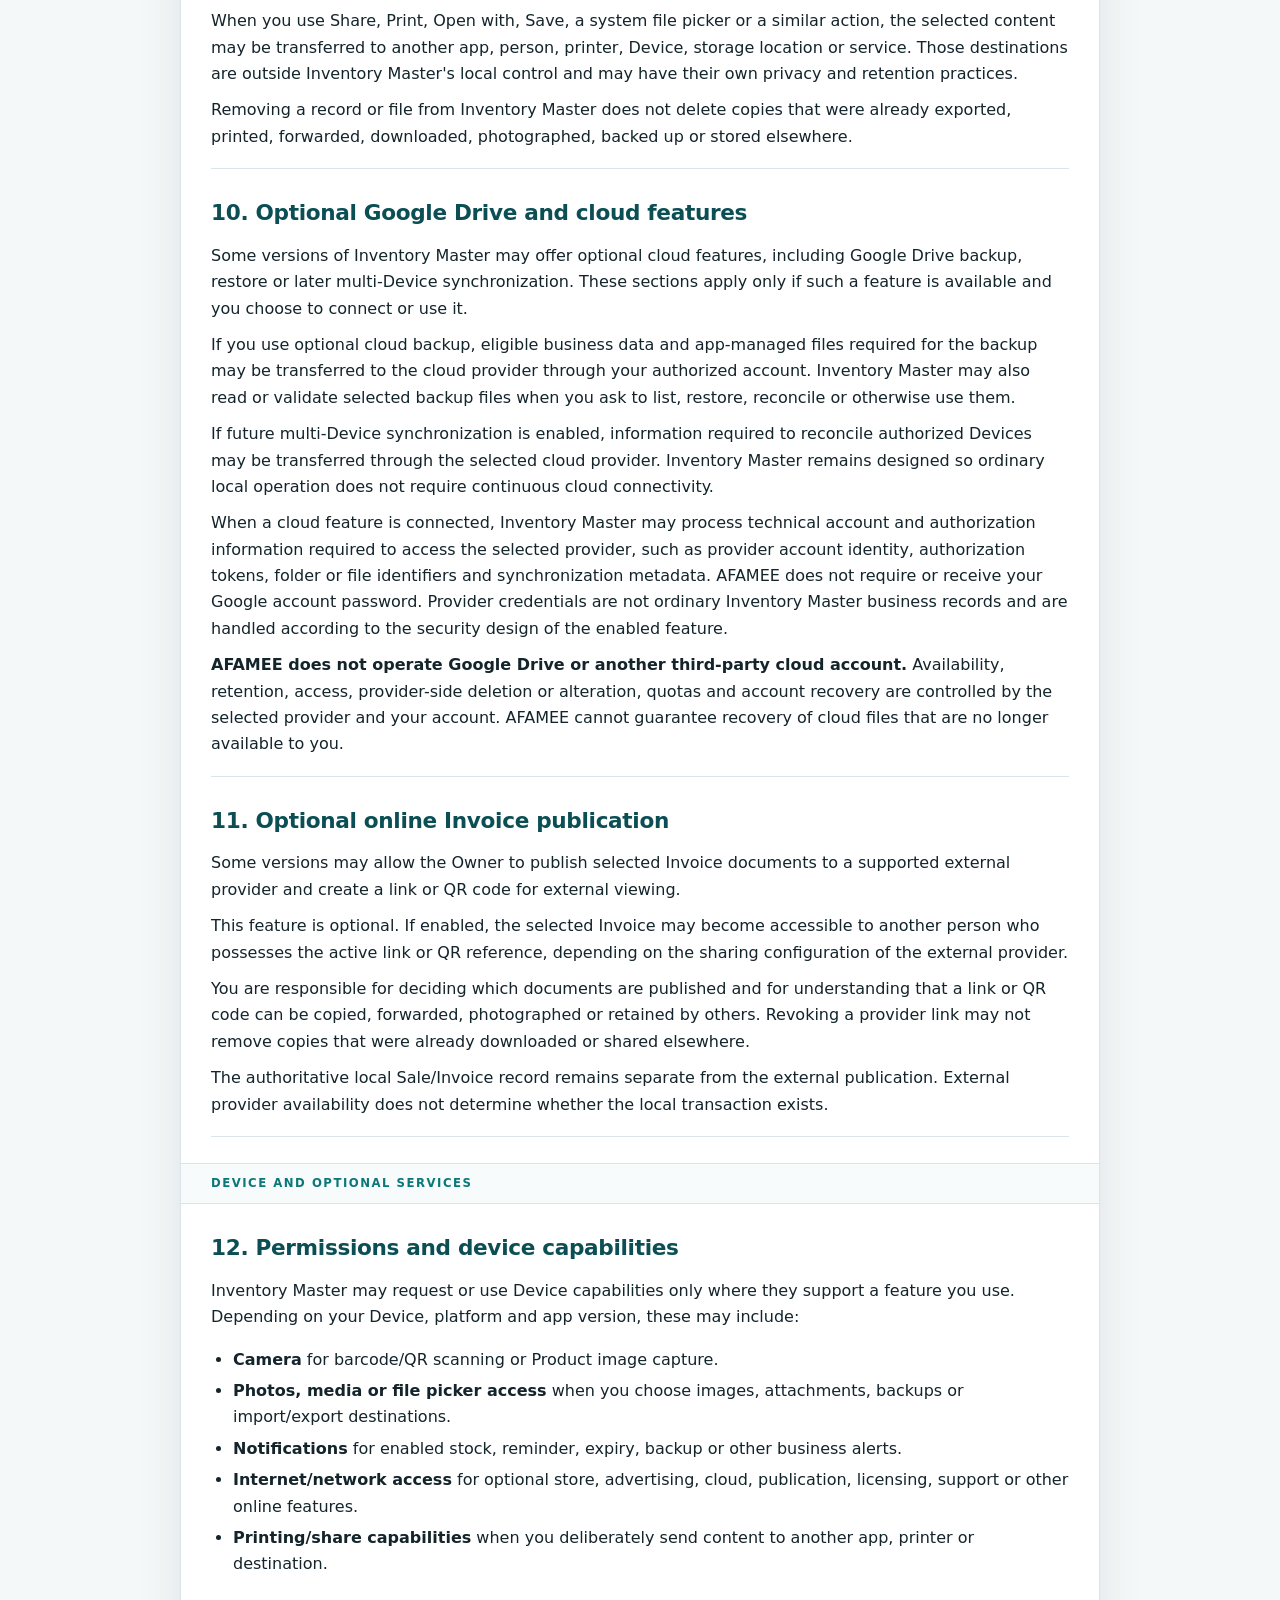
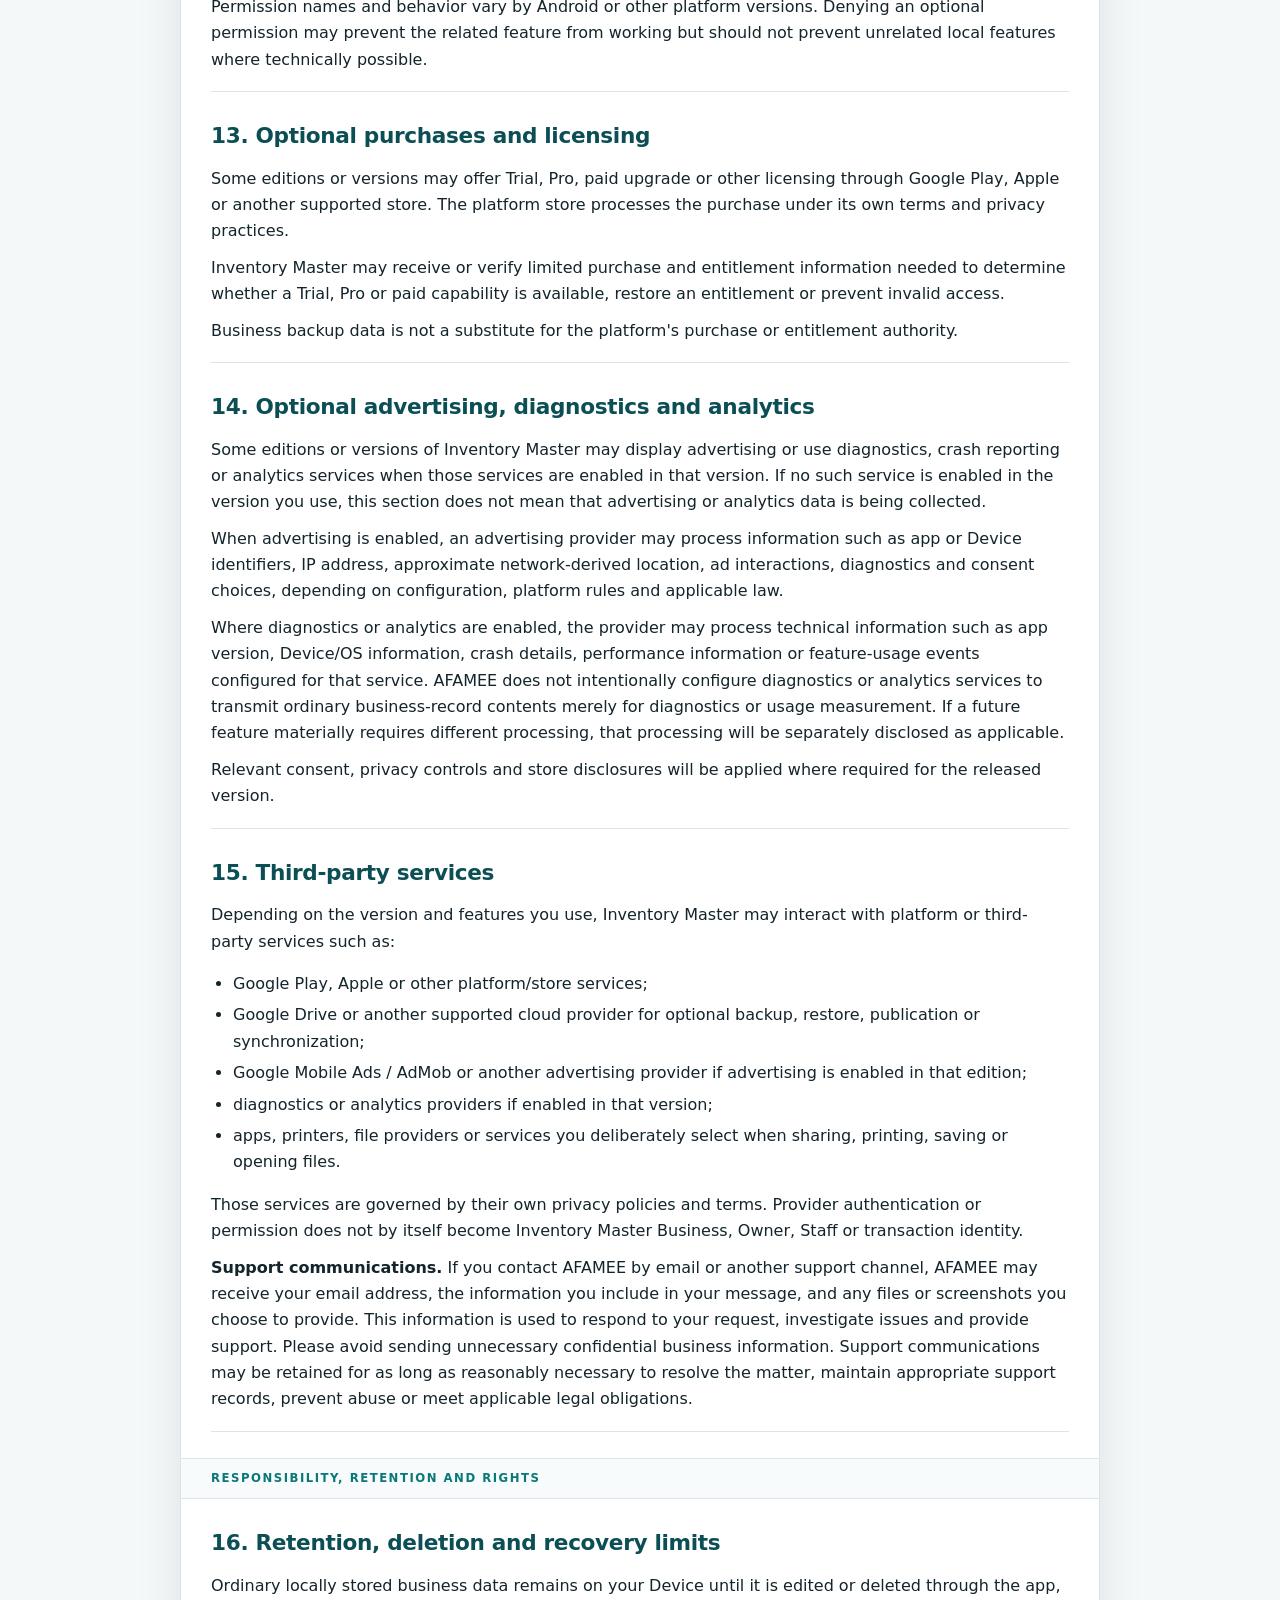
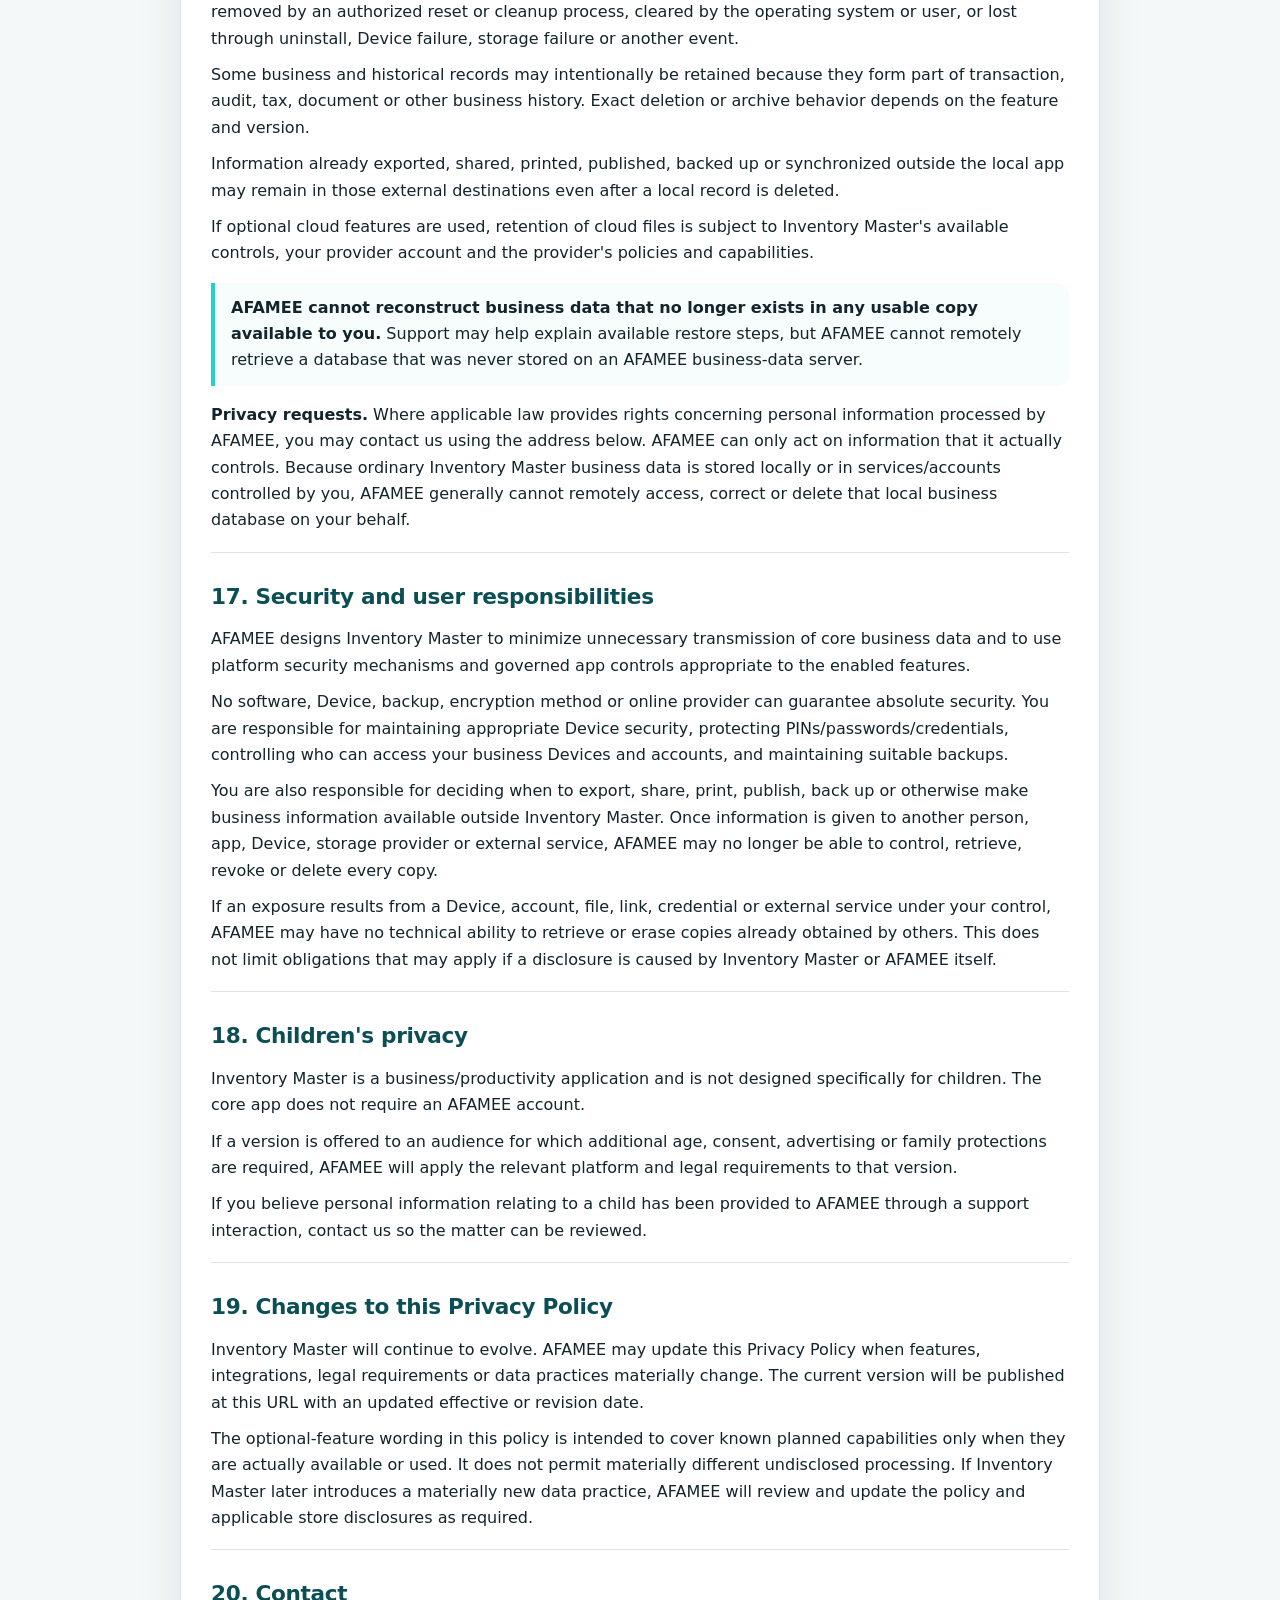
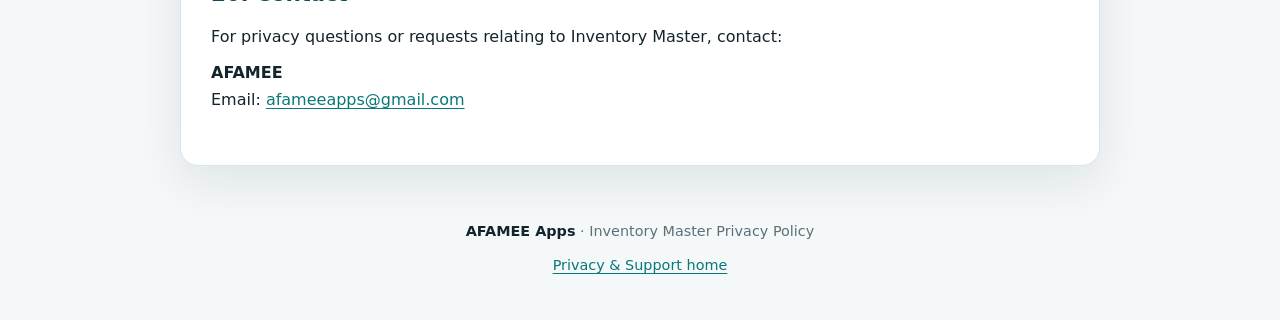
==== commit 76bac067: "Add files via upload" ====
--- a/inventory-master/index.html
+++ b/inventory-master/index.html
@@ -6,7 +6,8 @@
   <meta name="description" content="Privacy Policy for Inventory Master, developed by AFAMEE.">
   <meta name="theme-color" content="#03111c">
   <title>Inventory Master Privacy Policy — AFAMEE</title>
-  <link rel="stylesheet" href="../styles.css">
+  <link rel="icon" type="image/png" href="../assets/afamee-dev.png">
+  <link rel="stylesheet" href="../styles.css?v=20260908-2">
 </head>
 <body>
   <a class="skip-link" href="#policy">Skip to privacy policy</a>
@@ -29,7 +30,7 @@
     <div class="card meta">
       <span><strong>App:</strong> Inventory Master</span>
       <span><strong>Developer:</strong> AFAMEE</span>
-      <span><strong>Effective:</strong> 7 September 2026</span>
+      <span><strong>Effective:</strong> 8 September 2026</span>
       <span><strong>Contact:</strong> <a href="mailto:afameeapps@gmail.com">afameeapps@gmail.com</a></span>
     </div>
 
@@ -153,6 +154,7 @@
         <p>Some versions of Inventory Master may offer optional cloud features, including Google Drive backup, restore or later multi-Device synchronization. These sections apply only if such a feature is available and you choose to connect or use it.</p>
         <p>If you use optional cloud backup, eligible business data and app-managed files required for the backup may be transferred to the cloud provider through your authorized account. Inventory Master may also read or validate selected backup files when you ask to list, restore, reconcile or otherwise use them.</p>
         <p>If future multi-Device synchronization is enabled, information required to reconcile authorized Devices may be transferred through the selected cloud provider. Inventory Master remains designed so ordinary local operation does not require continuous cloud connectivity.</p>
+        <p>When a cloud feature is connected, Inventory Master may process technical account and authorization information required to access the selected provider, such as provider account identity, authorization tokens, folder or file identifiers and synchronization metadata. AFAMEE does not require or receive your Google account password. Provider credentials are not ordinary Inventory Master business records and are handled according to the security design of the enabled feature.</p>
         <p><strong>AFAMEE does not operate Google Drive or another third-party cloud account.</strong> Availability, retention, access, provider-side deletion or alteration, quotas and account recovery are controlled by the selected provider and your account. AFAMEE cannot guarantee recovery of cloud files that are no longer available to you.</p>
       </section>
 
@@ -190,7 +192,7 @@
         <h2>14. Optional advertising, diagnostics and analytics</h2>
         <p>Some editions or versions of Inventory Master may display advertising or use diagnostics, crash reporting or analytics services when those services are enabled in that version. If no such service is enabled in the version you use, this section does not mean that advertising or analytics data is being collected.</p>
         <p>When advertising is enabled, an advertising provider may process information such as app or Device identifiers, IP address, approximate network-derived location, ad interactions, diagnostics and consent choices, depending on configuration, platform rules and applicable law.</p>
-        <p>Where diagnostics or analytics are enabled, the provider may process technical information such as app version, Device/OS information, crash details, performance information or feature-usage events configured for that service. AFAMEE should avoid sending ordinary business-record contents merely for diagnostics or analytics unless a future feature specifically requires and discloses such processing.</p>
+        <p>Where diagnostics or analytics are enabled, the provider may process technical information such as app version, Device/OS information, crash details, performance information or feature-usage events configured for that service. AFAMEE does not intentionally configure diagnostics or analytics services to transmit ordinary business-record contents merely for diagnostics or usage measurement. If a future feature materially requires different processing, that processing will be separately disclosed as applicable.</p>
         <p>Relevant consent, privacy controls and store disclosures will be applied where required for the released version.</p>
       </section>
 
@@ -205,6 +207,7 @@
           <li>apps, printers, file providers or services you deliberately select when sharing, printing, saving or opening files.</li>
         </ul>
         <p>Those services are governed by their own privacy policies and terms. Provider authentication or permission does not by itself become Inventory Master Business, Owner, Staff or transaction identity.</p>
+        <p><strong>Support communications.</strong> If you contact AFAMEE by email or another support channel, AFAMEE may receive your email address, the information you include in your message, and any files or screenshots you choose to provide. This information is used to respond to your request, investigate issues and provide support. Please avoid sending unnecessary confidential business information. Support communications may be retained for as long as reasonably necessary to resolve the matter, maintain appropriate support records, prevent abuse or meet applicable legal obligations.</p>
       </section>
 
       <div class="section-group">Responsibility, retention and rights</div>
@@ -216,6 +219,7 @@
         <p>Information already exported, shared, printed, published, backed up or synchronized outside the local app may remain in those external destinations even after a local record is deleted.</p>
         <p>If optional cloud features are used, retention of cloud files is subject to Inventory Master's available controls, your provider account and the provider's policies and capabilities.</p>
         <div class="callout"><strong>AFAMEE cannot reconstruct business data that no longer exists in any usable copy available to you.</strong> Support may help explain available restore steps, but AFAMEE cannot remotely retrieve a database that was never stored on an AFAMEE business-data server.</div>
+        <p><strong>Privacy requests.</strong> Where applicable law provides rights concerning personal information processed by AFAMEE, you may contact us using the address below. AFAMEE can only act on information that it actually controls. Because ordinary Inventory Master business data is stored locally or in services/accounts controlled by you, AFAMEE generally cannot remotely access, correct or delete that local business database on your behalf.</p>
       </section>
 
       <section id="security">
--- a/styles.css
+++ b/styles.css
@@ -209,6 +209,20 @@
   background: rgba(255,255,255,.97);
   box-shadow: 0 24px 70px rgba(0,0,0,.28);
 }
+
+.home-brand-row {
+  display: flex;
+  align-items: center;
+  gap: 12px;
+  margin-bottom: 2px;
+}
+.afamee-dev-icon {
+  width: 36px;
+  height: 36px;
+  object-fit: contain;
+  flex: 0 0 auto;
+  filter: drop-shadow(0 5px 12px rgba(3,17,28,.16));
+}
 .home-kicker {
   color: var(--teal);
   font-weight: 800;
@@ -232,6 +246,7 @@
 .app-link:hover { border-color: #9bdcdc; background: #f1fbfb; }
 
 @media (max-width: 680px) {
+ .afamee-dev-icon { width: 32px; height: 32px; }
   .hero-inner { padding: 42px 0 42px; }
   .page { width: min(100% - 22px, 920px); }
   .meta, .toc, .policy { padding-left: 19px; padding-right: 19px; }
